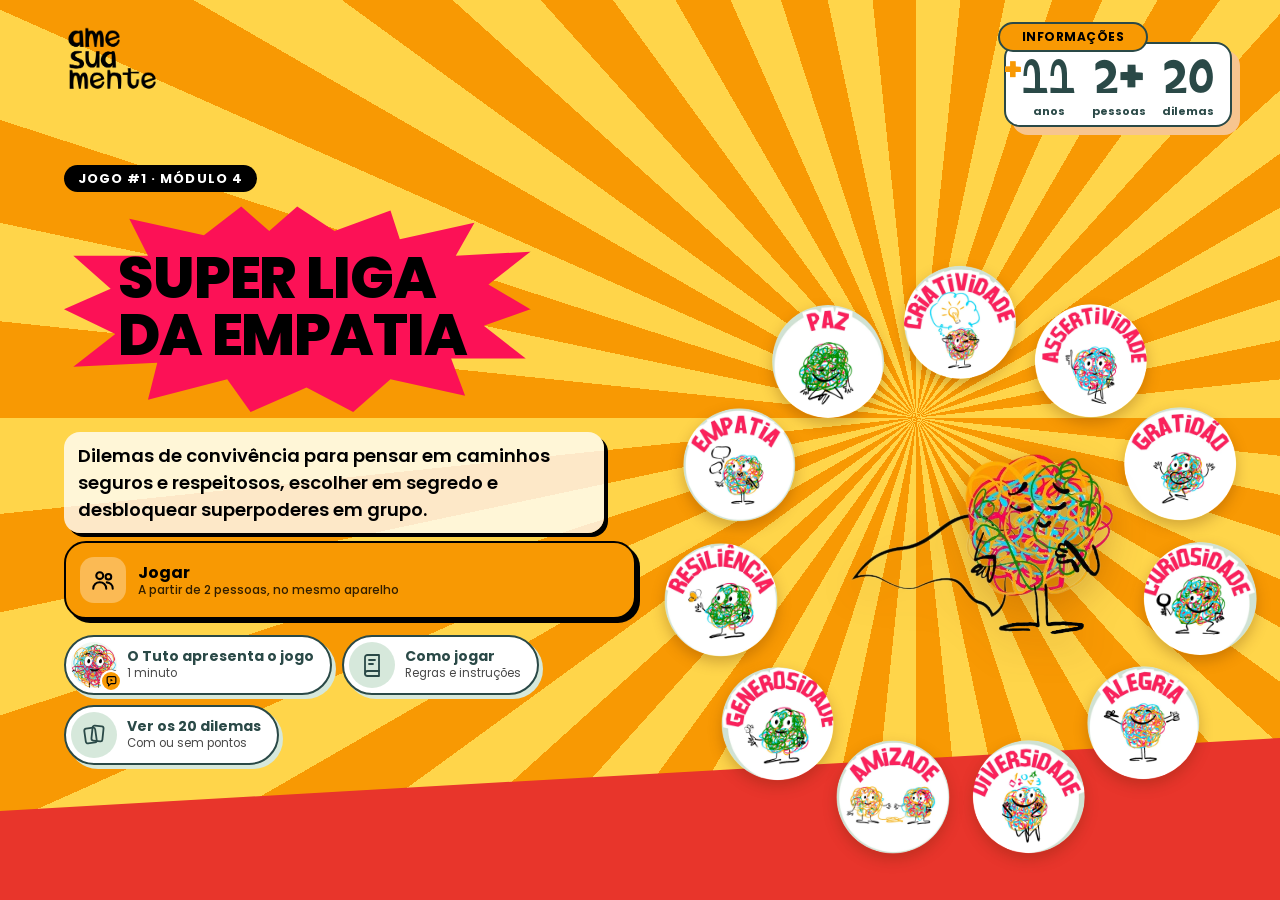
==== super-liga-da-empatia/index.html @ f1bf1cab "Super Liga da Empatia: jogo novo (versão normal) - Dilemas de convivência com 4 alternativas (0 a 3 " ====
<!doctype html>
<html lang="pt-BR">
<head>
  <meta charset="utf-8">
  <meta name="viewport" content="width=device-width, initial-scale=1, viewport-fit=cover">
  <title>Super Liga da Empatia · ame sua mente</title>
  <meta name="description" content="Jogo #1 do Módulo 4 do ame sua mente na escola: dilemas de convivência, escolhas em segredo e superpoderes desbloqueados em grupo. A partir de 2 pessoas.">
  <meta name="theme-color" content="#F89903">
  <link rel="icon" href="assets/img/logo-preto.webp">
  <link rel="preconnect" href="https://fonts.googleapis.com">
  <link rel="preconnect" href="https://fonts.gstatic.com" crossorigin>
  <link href="https://fonts.googleapis.com/css2?family=Poppins:ital,wght@0,400;0,500;0,600;0,700;0,800;1,400&display=swap" rel="stylesheet">
  <link rel="stylesheet" href="css/style.css">
</head>
<body>
  <!-- Tela inicial -->
  <section id="home" class="screen">
    <div class="raios" aria-hidden="true"></div>
    <img class="home-logo" src="assets/img/logo-preto.webp" alt="ame sua mente" width="120" height="87">
    <div class="home-inner">
      <div class="home-kicker">Jogo #1 · Módulo 4</div>
      <h1 class="explosao"><span>Super Liga</span><span>da Empatia</span></h1>
      <p class="home-lead">Dilemas de convivência para pensar em caminhos seguros e respeitosos, escolher em segredo e desbloquear superpoderes em grupo.</p>
      <div class="home-cta">
        <button class="btn btn-primary" data-action="setup">
          <span class="btn-ico"><svg viewBox="0 0 24 24"><circle cx="9" cy="8" r="3.2"/><path d="M3 20c0-3.6 2.7-6 6-6s6 2.4 6 6"/><circle cx="17" cy="9" r="2.6"/><path d="M15.5 14.2c3 .2 5.5 2.4 5.5 5.8"/></svg></span>
          <span><b>Jogar</b><small>A partir de 2 pessoas, no mesmo aparelho</small></span>
        </button>
      </div>
      <div class="home-links">
        <button class="intro-btn" data-action="intro">
          <span class="intro-av"><img src="assets/intro/avatar.webp" alt="" width="56" height="56"><i><svg viewBox="0 0 24 24"><path d="M4 5.5A2.5 2.5 0 0 1 6.5 3h11A2.5 2.5 0 0 1 20 5.5v8a2.5 2.5 0 0 1-2.5 2.5H11l-4.5 4v-4h0A2.5 2.5 0 0 1 4 13.5z"/><path d="M10.2 6.9v5.2l4.4-2.6z" fill="currentColor"/></svg></i></span>
          <span><b>O Tuto apresenta o jogo</b><small>1 minuto</small></span>
        </button>
        <button class="intro-btn" data-action="rules">
          <span class="intro-av rules-av"><svg viewBox="0 0 24 24"><path d="M5 4.5A2.5 2.5 0 0 1 7.5 2H19v16H7.5A2.5 2.5 0 0 0 5 20.5v-16Z"/><path d="M5 20.5A2.5 2.5 0 0 0 7.5 23H19v-5"/><path d="M9 7h6M9 11h4"/></svg></span>
          <span><b>Como jogar</b><small>Regras e instruções</small></span>
        </button>
        <button class="intro-btn" data-action="galeria">
          <span class="intro-av rules-av"><svg viewBox="0 0 24 24"><rect x="3" y="5" width="11" height="15" rx="2" transform="rotate(-8 8.5 12.5)"/><rect x="10" y="3" width="11" height="15" rx="2" transform="rotate(6 15.5 10.5)"/></svg></span>
          <span><b>Ver os 20 dilemas</b><small>Com ou sem pontos</small></span>
        </button>
      </div>
    </div>
    <div class="home-info" aria-label="informações">
      <div class="info-pill">Informações</div>
      <div class="info-body">
        <div class="info-age"><span class="plus">+</span>11<small>anos</small></div>
        <div class="info-age">2+<small>pessoas</small></div>
        <div class="info-age">20<small>dilemas</small></div>
      </div>
    </div>
    <div class="home-hero" aria-hidden="true">
      <div class="home-poderes" id="homePoderes"></div>
      <img class="hero-tuto" src="assets/tuto/tuto-capa.png" alt="">
    </div>
  </section>

  <!-- Jogo -->
  <section id="game" class="hidden">
    <header id="topbar">
      <button class="brand" data-action="home" aria-label="Voltar ao início">
        <img src="assets/img/logo-preto.webp" alt="ame sua mente" width="86" height="62">
      </button>
      <div class="topbar-title" id="topbarTitle"></div>
      <button class="icon-btn menu-btn" id="menuBtn" aria-label="Menu" aria-expanded="false" aria-controls="topActions" title="Menu">
        <svg viewBox="0 0 24 24"><path d="M4 7h16M4 12h16M4 17h16"/></svg>
      </button>
      <div class="topbar-actions" id="topActions">
        <button class="icon-btn" data-action="intro" aria-label="O Tuto apresenta o jogo" title="O Tuto apresenta o jogo">
          <svg viewBox="0 0 24 24"><path d="M4 5.5A2.5 2.5 0 0 1 6.5 3h11A2.5 2.5 0 0 1 20 5.5v8a2.5 2.5 0 0 1-2.5 2.5H11l-4.5 4v-4h0A2.5 2.5 0 0 1 4 13.5z"/><path d="M10.2 6.9v5.2l4.4-2.6z" fill="currentColor"/></svg>
        </button>
        <button class="icon-btn" data-action="ask-finish" aria-label="Encerrar a partida" title="Encerrar a partida">
          <svg viewBox="0 0 24 24"><path d="M15 7V4H4v16h11v-3"/><path d="M9.5 12H20"/><path d="M17 9l3 3-3 3"/></svg>
        </button>
        <button class="icon-btn" data-action="galeria" aria-label="Ver os dilemas" title="Ver os dilemas">
          <svg viewBox="0 0 24 24"><rect x="3" y="5" width="11" height="15" rx="2" transform="rotate(-8 8.5 12.5)"/><rect x="10" y="3" width="11" height="15" rx="2" transform="rotate(6 15.5 10.5)"/></svg>
        </button>
        <button class="icon-btn" data-action="rules" aria-label="Regras" title="Regras">
          <svg viewBox="0 0 24 24"><path d="M5 4.5A2.5 2.5 0 0 1 7.5 2H19v16H7.5A2.5 2.5 0 0 0 5 20.5v-16Z"/><path d="M5 20.5A2.5 2.5 0 0 0 7.5 23H19v-5"/><path d="M9 7h6M9 11h4"/></svg>
        </button>
        <button class="icon-btn" data-action="sound" aria-label="Som" id="soundBtn" title="Som">
          <svg viewBox="0 0 24 24"><path d="M4 9h4l5-4v14l-5-4H4z"/><path class="wave" d="M16.5 8.5a5 5 0 0 1 0 7M19 6a8.5 8.5 0 0 1 0 12"/><path class="mute" d="M16 9l6 6M22 9l-6 6"/></svg>
        </button>
      </div>
    </header>

    <main class="mesa">
      <div class="mesa-carta">
        <article class="carta" id="carta" aria-live="polite"></article>
        <div class="apoio" id="apoio"></div>
      </div>
      <aside class="liga" id="liga" aria-label="Liga"></aside>
    </main>

    <div class="step" id="step" role="status" aria-live="polite"></div>
  </section>

  <!-- Apresentação do Tuto (balões no estilo do guia do participante) -->
  <div id="intro" class="modal hidden" role="dialog" aria-modal="true" aria-label="O Tuto apresenta o jogo">
    <div class="intro-sheet">
      <div class="intro-bg b1" aria-hidden="true"></div><div class="intro-bg b2" aria-hidden="true"></div>
      <button class="sheet-close" data-action="close" aria-label="Fechar">×</button>
      <div class="intro-kicker">O Tuto apresenta</div>
      <div class="intro-stage">
        <div class="intro-tuto" aria-hidden="true">
          <div class="shadow"></div>
          <div class="fig" id="introFig"></div>
        </div>
        <div class="intro-bubble" id="introBubble" aria-live="polite"></div>
      </div>
      <div class="intro-bar">
        <button class="ibtn" id="introPrev" aria-label="Balão anterior"><svg viewBox="0 0 24 24"><path d="M15 6l-6 6 6 6"/></svg></button>
        <button class="ibtn play" id="introPlay" aria-label="Continuar"><svg viewBox="0 0 24 24"><path class="i-play" d="M8 5.5v13l10.5-6.5z"/><path class="i-pause" d="M8 5h3v14H8zM13 5h3v14h-3z"/><path class="i-again" d="M5 12a7 7 0 1 0 2.2-5.1M5 4.5v4h4"/></svg></button>
        <button class="ibtn" id="introNext" aria-label="Próximo balão"><svg viewBox="0 0 24 24"><path d="M9 6l6 6-6 6"/></svg></button>
        <div class="intro-segs" id="introSegs"></div>
        <button class="ibtn mute" id="introMute" aria-label="Silenciar a voz" aria-pressed="false" title="Silenciar a voz" hidden><svg viewBox="0 0 24 24"><path d="M4 9h4l5-4v14l-5-4H4z"/><path class="i-on" d="M16.5 8.5a5 5 0 0 1 0 7M19 6a8.5 8.5 0 0 1 0 12"/><path class="i-off" d="M16 9l6 6M22 9l-6 6"/></svg></button>
      </div>
      <div class="intro-end">
        <button class="pbtn" id="introAgain">Ver de novo</button>
        <button class="pbtn primary" data-action="intro-play">Vamos jogar!</button>
      </div>
    </div>
  </div>

  <!-- Configuração -->
  <div id="setup" class="modal hidden" role="dialog" aria-modal="true" aria-labelledby="setupTitle">
    <div class="sheet sheet-mid">
      <button class="sheet-close" data-action="close" aria-label="Fechar">×</button>
      <h2 id="setupTitle" class="sheet-title">Nova partida</h2>
      <p class="sheet-sub">Passem o aparelho de mão em mão. Combinem: ninguém precisa contar experiências pessoais, e qualquer pessoa pode passar, fazer uma pausa ou não justificar sua escolha.</p>
      <div class="field">
        <span>Modo de jogo</span>
        <div class="modos" id="modoSeg"></div>
      </div>
      <div class="field">
        <span>Pessoas</span>
        <div class="seg" id="playersSeg"></div>
      </div>
      <div class="field">
        <span>Nomes (só o primeiro nome, se quiserem)</span>
        <div class="names-list" id="namesList"></div>
      </div>
      <div class="field">
        <span>Quantas cartas? Para uma partida breve, de 4 a 6</span>
        <div class="seg" id="qtdSeg"></div>
      </div>
      <button class="btn btn-primary wide" data-action="start">Começar partida</button>
    </div>
  </div>

  <!-- Escolha em segredo (no mesmo aparelho) -->
  <div id="escolha" class="modal hidden" role="dialog" aria-modal="true" aria-labelledby="escolhaTitulo">
    <div class="sheet sheet-mid" id="escolhaBody"></div>
  </div>

  <!-- Superpoder desbloqueado -->
  <div id="poder" class="modal hidden" role="dialog" aria-modal="true" aria-labelledby="poderTitulo">
    <div class="sheet sheet-mid poder-sheet" id="poderBody"></div>
  </div>

  <!-- Galeria dos dilemas -->
  <div id="galeria" class="modal hidden" role="dialog" aria-modal="true" aria-labelledby="galTitulo">
    <div class="sheet sheet-wide">
      <button class="sheet-close" data-action="close" aria-label="Fechar">×</button>
      <h2 id="galTitulo" class="sheet-title">Os 20 dilemas</h2>
      <p class="sheet-sub">Cada dilema tem quatro caminhos. Na partida, os pontos só aparecem depois que todos escolhem.</p>
      <label class="toggle"><input type="checkbox" id="galPontos"> Mostrar os pontos</label>
      <div class="galeria-grid" id="galeriaGrid"></div>
    </div>
  </div>

  <!-- Regras (versão online) -->
  <div id="rules" class="modal hidden" role="dialog" aria-modal="true" aria-label="Regras">
    <div class="sheet sheet-wide">
      <button class="sheet-close" data-action="close" aria-label="Fechar">×</button>
      <div class="rules-grid">
        <article class="rule-card">
          <div class="rule-head">O jogo</div>
          <p>A <b>Super Liga da Empatia</b> convida as pessoas a refletir sobre situações de convivência, considerar diferentes caminhos e conversar sobre formas seguras de agir. Não exige experiência prévia.</p>
          <dl>
            <dt>Faixa etária</dt><dd>A partir de 11 anos.</dd>
            <dt>Participantes</dt><dd>Duas ou mais pessoas, no mesmo aparelho.</dd>
            <dt>O que tem no jogo</dt><dd>20 dilemas com quatro alternativas (A a D), uma cartela de 60 pontos e 11 superpoderes para desbloquear.</dd>
            <dt>Competências da BNCC</dt><dd>Exercitar a empatia, o diálogo, a resolução de conflitos e a cooperação, fazendo-se respeitar e promovendo o respeito ao outro e aos direitos humanos.</dd>
          </dl>
          <p class="rule-sub">Modos de jogo</p>
          <ul>
            <li><b>Cooperativo (padrão):</b> o grupo soma os pontos de cada rodada num marcador comum e desbloqueia os superpoderes para todos. A meta é chegar a 60 pontos ou completar as cartas escolhidas. Bom para turmas, grupos novos, conversas sensíveis e atividades de convivência.</li>
            <li><b>Competitivo (opcional):</b> cada pessoa registra os próprios pontos. Pode haver empate e mais de uma pessoa vencedora. Ninguém é eliminado, e ninguém comenta escolhas pessoais como prova de caráter.</li>
            <li><b>Sem pontuação (conversa):</b> só as cartas sem pontos; cada pessoa pode escolher, explicar, passar ou apenas ouvir. Bom para acolhimento, temas delicados ou pouco tempo.</li>
          </ul>
          <p class="note"><b>Importante:</b> a pontuação mede apenas as escolhas previstas nesta dinâmica. Não mede caráter, empatia real nem valor pessoal.</p>
        </article>
        <article class="rule-card">
          <div class="rule-head">Como jogar</div>
          <ol>
            <li><b>Monte a partida.</b> Toque em “Jogar”, escolha o modo, as pessoas e quantas cartas usar (de 4 a 6 para uma partida breve).</li>
            <li><b>Leia o dilema.</b> A pessoa da vez lê o dilema e as alternativas sem pontos. Também é possível que cada pessoa leia para si.</li>
            <li><b>Escolha em segredo.</b> Cada pessoa escolhe uma alternativa antes da conversa, passando o aparelho de mão em mão. Quem leu também escolhe. Dá para escolher “Prefiro passar”.</li>
            <li><b>Revelem juntos.</b> Quando todos estiverem prontos, as escolhas e os pontos de cada alternativa aparecem (de 0 a 3; algumas podem empatar).</li>
            <li><b>Conversem sem exigir consenso:</b> que consequências cada caminho pode ter? O que ajudaria a manter as pessoas seguras e respeitadas?</li>
            <li><b>Próxima carta.</b> A leitura passa para a pessoa seguinte. Se uma carta não fizer sentido para o grupo, retirem-na sem penalidade.</li>
          </ol>
          <p class="rule-sub">Superpoderes (a cada 5 pontos acumulados)</p>
          <p class="pod-tabela">5 Criatividade · 10 Assertividade · 15 Gratidão · 20 Curiosidade · 25 Alegria · 30 Diversidade · 35 Amizade · 40 Generosidade · 45 Resiliência · 50 Empatia · 55 Paz · <b>60 Liga completa</b></p>
          <p class="note"><b>No cooperativo</b>, os pontos do grupo desbloqueiam os poderes para todos; <b>no competitivo</b>, cada pessoa desbloqueia os seus. Ao fim, reconheçam empate quando houver.</p>
          <p class="note aviso-regras"><b>Cuidado:</b> em situações de violência, racismo, ameaça, sofrimento intenso ou risco, priorizem o apoio de uma pessoa adulta ou profissional de confiança e os canais de proteção adequados. O jogo não substitui atendimento ou proteção. Disque 100 · CVV 188 · SAMU 192.</p>
          <a class="help-link" href="https://www.amesuamente.org.br/precisa-de-ajuda-em-saude-mental/" target="_blank" rel="noopener">Precisa de ajuda em saúde mental?</a>
        </article>
      </div>
    </div>
  </div>

  <!-- Fim de partida -->
  <div id="end" class="modal hidden" role="dialog" aria-modal="true" aria-labelledby="endTitle">
    <div class="sheet sheet-mid end-sheet" id="endBody"></div>
  </div>

  <!-- Confirmação -->
  <div id="confirm" class="modal hidden" role="dialog" aria-modal="true" aria-labelledby="confirmTitle">
    <div class="sheet">
      <h2 id="confirmTitle" class="sheet-title">Sair da partida?</h2>
      <p class="sheet-sub" id="confirmSub"></p>
      <div class="row-btns">
        <button class="btn btn-soft" data-action="close">Ficar</button>
        <button class="btn btn-primary btn-pill" id="confirmOk" data-action="go-home">Sair</button>
      </div>
    </div>
  </div>

  <div id="toast" class="toast" role="status" aria-live="polite"></div>
  <canvas id="confetti" aria-hidden="true"></canvas>

  <script>
  /* celular em pé: os ícones da barra viram um menu (3 barras) com o nome de cada ação (como no Tuto e a jornada) */
  (function () {
    var tb = document.getElementById("topbar"), m = document.getElementById("topActions");
    var b = document.getElementById("menuBtn");
    if (!b || !m) return;
    var ultimo = 0;
    function fechar() { document.body.classList.remove("menu-aberto"); if (b) b.setAttribute("aria-expanded", "false"); }
    function alternar() { var a = document.body.classList.toggle("menu-aberto"); b.setAttribute("aria-expanded", String(a)); }
    function ligar() {
      b.addEventListener("pointerup", function (e) { if (e.pointerType === "mouse") return; ultimo = Date.now(); e.stopPropagation(); alternar(); });
      b.addEventListener("click", function (e) { e.stopPropagation(); if (Date.now() - ultimo < 700) return; alternar(); });
    }
    ligar();
    document.addEventListener("click", function (e) {
      if (b.contains(e.target)) return;
      if (!m.contains(e.target)) fechar(); else if (e.target.closest(".icon-btn")) setTimeout(fechar, 0);
    });
    function renovar() {
      var aberto = document.body.classList.contains("menu-aberto");
      var novo = b.cloneNode(true);
      b.parentNode.replaceChild(novo, b);
      b = novo; ligar();
      b.setAttribute("aria-expanded", String(aberto));
      if (tb) { tb.style.transform = "translateZ(0)"; void tb.offsetHeight; setTimeout(function () { tb.style.transform = ""; }, 60); }
    }
    var larg = window.innerWidth;
    function compacto() {
      var c = window.innerWidth <= 640 && window.innerHeight > window.innerWidth;
      document.body.classList.toggle("menu-compacto", c);
      if (!c) fechar();
    }
    function girou() {
      var mudou = window.innerWidth !== larg;
      if (mudou) { larg = window.innerWidth; fechar(); }
      compacto();
      if (mudou) renovar();
    }
    compacto();
    window.addEventListener("resize", girou);
    window.addEventListener("orientationchange", function () { setTimeout(girou, 120); setTimeout(girou, 600); setTimeout(renovar, 700); });
    if (window.matchMedia) { var mq = window.matchMedia("(orientation: portrait)"); (mq.addEventListener ? mq.addEventListener("change", function () { setTimeout(girou, 100); }) : mq.addListener(function () { setTimeout(girou, 100); })); }
  })();
  </script>
  <script type="module" src="js/main.js"></script>
</body>
</html>
---- super-liga-da-empatia/css/style.css ----
/* ==========================================================
   Super Liga da Empatia — ame sua mente
   Tokens: design system ame sua mente (out/2026), vertente educadores
   ========================================================== */
@font-face {
  font-family: 'ASM Display';
  src: url('../assets/fonts/asm-display.otf') format('opentype');
  font-display: swap;
}

:root {
  /* marca */
  --laranja: #EF680E;
  --lilas: #AF6CAC;
  --verde-reb: #D6E8DB;
  --offwhite: #F4EFEA;
  --verde-fundo: #F0F7F1;
  --lilas-claro: #E3C5EA;
  --amarelo: #F89903;
  --amarelo-reb: #F7C58F;   /* rebaixado: só detalhes */
  --rosa: #F673CB;
  --verde-escuro: #2A4947;
  --preto: #000;
  --branco: #fff;
  --accent: var(--amarelo);  /* vertente educadores */
  --capa: url('../assets/img/capa-dilema.png'); /* verso das cartas-dilema */

  /* interface */
  --ink: #000;
  --ink-2: rgba(0, 0, 0, .72);
  --line: rgba(0, 0, 0, .14);
  --line-strong: rgba(0, 0, 0, .55);
  --ok: #1E6B3A; --ok-bg: #DDF1E4;
  --warn: #7A4A00; --warn-bg: #FBE9C8;
  --bad: #8A1F11; --bad-bg: #F9DAD5;
  --shadow-sm: 0 1px 2px rgba(42, 73, 71, .1), 0 1px 3px rgba(42, 73, 71, .12);
  --shadow: 0 4px 12px rgba(42, 73, 71, .10), 0 2px 4px rgba(42, 73, 71, .06);
  --shadow-lg: 0 18px 44px rgba(42, 73, 71, .18), 0 4px 10px rgba(42, 73, 71, .08);

  --r-sm: 10px; --r-md: 16px; --r-lg: 24px; --r-xl: 32px;
  --ease: cubic-bezier(.2, .8, .2, 1);
  --ease-back: cubic-bezier(.34, 1.4, .5, 1);
  --font: 'Poppins', system-ui, -apple-system, 'Segoe UI', sans-serif;
  --font-display: 'ASM Display', 'Poppins', sans-serif;
}

* , *::before, *::after { box-sizing: border-box; }
html, body { margin: 0; height: 100%; }
body {
  font-family: var(--font);
  color: var(--ink);
  background: var(--offwhite);
  -webkit-font-smoothing: antialiased;
  -webkit-tap-highlight-color: transparent;
  touch-action: manipulation;
  line-height: 1.5;
}
button { font: inherit; color: inherit; cursor: pointer; border: 0; background: none; padding: 0; }
button:disabled { cursor: default; }
img { user-select: none; -webkit-user-drag: none; }
h1, h2, h3 { letter-spacing: -.02em; line-height: 1.12; text-wrap: balance; }
.hidden { display: none !important; }
.sr { position: absolute; width: 1px; height: 1px; overflow: hidden; clip: rect(0 0 0 0); white-space: nowrap; }
:focus-visible { outline: 3px solid var(--verde-escuro); outline-offset: 3px; box-shadow: 0 0 0 6px var(--branco); border-radius: 12px; }

/* ==========================================================
   Botões (cápsula, texto preto sobre cor viva)
   ========================================================== */
.btn {
  display: inline-flex; align-items: center; gap: 12px; text-align: left;
  padding: 14px 22px 14px 14px; border-radius: 22px; color: var(--preto);
  transition: transform .25s var(--ease-back), box-shadow .25s, background .2s, opacity .2s;
}
.btn:hover:not(:disabled) { transform: translateY(-2px); }
.btn:active:not(:disabled) { transform: translateY(1px) scale(.98); }
.btn b { display: block; font-size: 17px; line-height: 1.2; font-weight: 700; }
.btn small { display: block; font-size: 12.5px; opacity: .8; font-weight: 500; }
.btn-ico { width: 46px; height: 46px; border-radius: 14px; display: grid; place-items: center; flex: none; }
.btn svg { fill: none; stroke: currentColor; stroke-width: 1.9; stroke-linecap: round; stroke-linejoin: round; }
.btn-ico svg { width: 26px; height: 26px; }
.btn-primary { background: var(--amarelo); box-shadow: 0 10px 26px rgba(200, 120, 0, .28); }
.btn-primary .btn-ico { background: rgba(255, 255, 255, .32); }
.btn-light { background: var(--branco); color: var(--verde-escuro); box-shadow: 0 10px 26px rgba(42, 73, 71, .14); }
.btn-light .btn-ico { background: var(--verde-reb); }
.btn-soft { background: var(--verde-reb); color: var(--verde-escuro); }
.btn-dark { background: var(--verde-escuro); color: var(--branco); }
.btn-outline { background: transparent; box-shadow: inset 0 0 0 1.5px var(--line-strong); }
.btn-pill { border-radius: 999px; padding: 13px 26px; font-weight: 600; font-size: 16px; justify-content: center; }
.btn-pill svg { width: 20px; height: 20px; }
.btn.wide { width: 100%; justify-content: center; padding: 16px; font-weight: 700; font-size: 17px; border-radius: 999px; }
.btn:disabled { opacity: .45; box-shadow: none; }
.link-btn { margin-top: 18px; align-self: flex-start; color: var(--verde-escuro); font-weight: 600; text-decoration: underline; text-underline-offset: 4px; font-size: 14px; }
.row-btns { display: flex; gap: 10px; justify-content: flex-end; flex-wrap: wrap; }
.row-btns .btn { border-radius: 999px; padding: 12px 24px; font-weight: 600; }

/* ==========================================================
   Tela inicial
   ========================================================== */
.screen { position: fixed; inset: 0; overflow: hidden; }
#home { background: var(--offwhite); color: var(--verde-escuro); transition: opacity .5s var(--ease), transform .7s var(--ease); }
#home.leaving { opacity: 0; transform: scale(1.03); pointer-events: none; }
.btn-continue {
  margin-top: 14px; align-self: flex-start; background: var(--verde-escuro); color: var(--branco);
  padding: 12px 24px; border-radius: 999px;
}
.btn-continue b { font-size: 15px; }
.btn-continue small { opacity: .85; }
.home-info { position: absolute; z-index: 2; right: clamp(20px, 30vw, 520px); top: 34px; }
.info-pill {
  position: relative; z-index: 1; display: inline-block; background: var(--amarelo); color: var(--preto);
  font-weight: 700; font-size: 12px; padding: 4px 22px; border-radius: 99px; text-transform: uppercase; letter-spacing: .04em;
  border: 2px solid var(--verde-escuro); margin-left: -6px;
}
.info-body {
  margin-top: -10px; display: flex; gap: 18px; align-items: flex-end;
  border: 2px solid var(--verde-escuro); border-radius: 16px; padding: 16px 16px 8px;
  background: var(--branco); box-shadow: 8px 8px 0 var(--amarelo-reb);
}
.info-age { font-family: var(--font-display); font-size: 48px; line-height: .9; color: var(--verde-escuro); display: flex; flex-direction: column; align-items: center; position: relative; }
.info-age .plus { position: absolute; left: -18px; top: -2px; color: var(--amarelo); font-size: 34px; }
.info-age small, .info-players small { font-family: var(--font); font-size: 11px; font-weight: 700; color: var(--verde-escuro); margin-top: 4px; }
.info-players { display: flex; flex-direction: column; align-items: center; }
.info-players svg { width: 46px; fill: var(--verde-escuro); }

/* ==========================================================
   Jogo
   ========================================================== */
#game { min-height: 100%; display: flex; flex-direction: column; background: var(--offwhite); }
#topbar {
  position: sticky; top: 0; z-index: 30;
  display: flex; align-items: center; gap: 14px;
  padding: max(10px, env(safe-area-inset-top)) 16px 10px;
  background: var(--offwhite);
  border-bottom: 4px solid var(--amarelo);
}
.brand img { width: 104px; height: auto; display: block; }
.topbar-title { flex: 1; text-align: center; color: var(--verde-escuro); font-weight: 700; font-size: 15px; }
.topbar-title small { display: block; font-weight: 500; font-size: 12.5px; color: var(--ink-2); }
.topbar-actions { display: flex; gap: 8px; }
.icon-btn {
  width: 42px; height: 42px; border-radius: 50%;
  display: grid; place-items: center;
  background: var(--branco); color: var(--verde-escuro);
  box-shadow: var(--shadow);
  transition: background .2s, transform .2s var(--ease-back);
}
.icon-btn:hover { background: var(--verde-fundo); transform: scale(1.06); }
.icon-btn svg { width: 21px; height: 21px; fill: none; stroke: currentColor; stroke-width: 1.8; stroke-linecap: round; stroke-linejoin: round; }
#soundBtn .mute { display: none; }
#soundBtn.off .mute { display: block; }
#soundBtn.off .wave { display: none; }
@keyframes pop { from { transform: scale(.7); } }
@keyframes nudge { 0%, 100% { transform: translateY(0); } 50% { transform: translateY(-4px); } }
.avatar { display: block; width: 40px; height: 40px; border-radius: 50%; background: var(--verde-fundo); overflow: hidden; flex: none; }
.avatar img { width: 100%; height: 100%; object-fit: cover; display: block; }
.pname { flex: 1; min-width: 0; font-weight: 600; font-size: 14.5px; line-height: 1.2; overflow: hidden; text-overflow: ellipsis; }
.pname small { display: block; font-weight: 500; font-size: 11.5px; color: var(--ink-2); }

/* painel de etapa (rodapé flutuante) */
.step {
  position: fixed; left: 50%; bottom: max(16px, env(safe-area-inset-bottom)); z-index: 25;
  transform: translateX(-50%);
  width: min(calc(100% - 32px), 760px);
  background: var(--branco); border-radius: var(--r-lg); box-shadow: var(--shadow-lg);
  padding: 14px 18px; display: flex; align-items: center; gap: 14px;
}
.step:empty { display: none; }
.step .avatar { width: 52px; height: 52px; }
.step-txt { flex: 1; min-width: 0; }
.step-txt b { display: block; font-size: 16px; color: var(--verde-escuro); }
.step-txt span { font-size: 14px; color: var(--ink-2); }
.step-dots { display: flex; gap: 6px; margin-top: 6px; }
.step-dots i { width: 22px; height: 6px; border-radius: 99px; background: var(--verde-reb); }
.step-dots i.on { background: var(--amarelo); }
.step-dots i.done { background: var(--verde-escuro); }
.step .btn { flex: none; }

/* ==========================================================
   Carta-dilema aberta
   ========================================================== */
.modal {
  position: fixed; inset: 0; z-index: 50;
  display: grid; place-items: center; padding: 16px;
  background: rgba(42, 73, 71, .55);
  backdrop-filter: blur(6px); -webkit-backdrop-filter: blur(6px);
  animation: fadeIn .25s ease;
  overflow-y: auto;
}
@keyframes fadeIn { from { opacity: 0; } }

/* ==========================================================
   Modais
   ========================================================== */
.sheet {
  position: relative; width: min(100%, 480px); max-height: calc(100dvh - 32px); overflow: auto;
  background: var(--branco); border-radius: 26px; padding: 28px 24px 24px;
  box-shadow: 0 30px 80px rgba(20, 30, 30, .35);
  animation: sheetIn .45s var(--ease-back);
}
.sheet-mid { width: min(100%, 620px); }
.sheet-wide { width: min(100%, 1060px); }
@keyframes sheetIn { from { transform: translateY(24px) scale(.96); opacity: 0; } }
.sheet-close {
  position: absolute; right: 14px; top: 12px; width: 38px; height: 38px; border-radius: 50%;
  font-size: 26px; line-height: 1; color: var(--verde-escuro); background: var(--verde-reb);
}
.sheet-title { margin: 0 0 6px; font-size: 26px; color: var(--verde-escuro); padding-right: 40px; }
.sheet-sub { margin: 0 0 18px; color: var(--ink-2); font-size: 14.5px; line-height: 1.5; }
.field { display: block; margin: 0 0 16px; }
.field > span { display: block; font-size: 13px; font-weight: 600; color: var(--verde-escuro); margin-bottom: 7px; }
.seg { display: flex; gap: 6px; flex-wrap: wrap; }
.seg button {
  flex: 1; min-width: 44px; padding: 10px 8px; border-radius: 999px; font-weight: 600;
  background: var(--verde-fundo); color: var(--verde-escuro);
  transition: background .2s, color .2s, transform .2s var(--ease-back);
}
.seg button.on { background: var(--amarelo); color: var(--preto); transform: translateY(-1px); }
.seg button small { display: block; font-weight: 500; font-size: 11px; opacity: .8; }
.names-list { display: grid; grid-template-columns: repeat(2, minmax(0, 1fr)); gap: 8px; }
.name-row { min-width: 0; display: flex; align-items: center; gap: 8px; background: var(--verde-fundo); border-radius: 999px; padding: 4px 12px 4px 4px; }
.name-row .avatar { width: 34px; height: 34px; background: var(--branco); }
.name-row input {
  flex: 1; min-width: 0; width: 100%; font: inherit; font-size: 15px; border: 0; background: transparent; padding: 6px 0; color: var(--preto);
}
.name-row input:focus { outline: none; }
.name-row:focus-within { box-shadow: 0 0 0 2px var(--verde-escuro); }
.vote-count { font-size: 13px; font-weight: 600; color: var(--ink-2); }
.vote-foot { display: flex; align-items: center; justify-content: space-between; gap: 12px; margin-top: 18px; flex-wrap: wrap; }

/* regras */
.rules-grid { display: grid; grid-template-columns: repeat(2, 1fr); gap: 18px; padding-top: 34px; }
.rule-card { background: var(--branco); border-radius: 18px; border: 2px solid var(--verde-reb); padding: 0 18px 18px; font-size: 13.5px; line-height: 1.55; }
.rule-head {
  display: inline-block; background: var(--amarelo); color: var(--preto); font-weight: 700; font-size: 15px;
  padding: 6px 18px; border-radius: 0 0 14px 14px; margin-bottom: 10px;
}
.rule-card dt { font-weight: 600; text-transform: uppercase; letter-spacing: .06em; font-size: 11.5px; color: var(--verde-escuro); margin-top: 8px; }
.rule-card dd { margin: 0; }
.rule-card ol { padding-left: 18px; margin: 0; }
.rule-card li { margin-bottom: 6px; }
.rule-card .note { background: var(--verde-fundo); border-radius: 12px; padding: 10px 12px; font-size: 12.5px; }
.help-link { display: inline-block; margin-top: 6px; color: var(--verde-escuro); font-weight: 600; }

/* fim */
.end-sheet { text-align: center; }
.end-sheet .sheet-title { padding: 0; }
.end-sheet .row-btns { justify-content: center; }

.toast {
  position: fixed; left: 50%; top: 84px; z-index: 80; transform: translate(-50%, -10px);
  background: var(--verde-escuro); color: var(--branco); font-weight: 600; font-size: 14px;
  padding: 10px 18px; border-radius: 999px; opacity: 0; pointer-events: none;
  transition: opacity .25s, transform .3s var(--ease-back);
}
.toast.show { opacity: 1; transform: translate(-50%, 0); }
#confetti { position: fixed; inset: 0; z-index: 90; pointer-events: none; width: 100%; height: 100%; }
@media (max-width: 1000px) {
  .home-info { right: 20px; top: 26px; }
  .rules-grid { grid-template-columns: 1fr; }
}
@media (max-width: 760px) {
  .step { padding: 12px; gap: 10px; flex-wrap: wrap; }
  .step .avatar { width: 40px; height: 40px; }
  .step-txt b { font-size: 15px; }
  .step-txt span { display: none; }
  .step .btn { width: 100%; }
  .brand img { width: 84px; }
  .topbar-title { font-size: 13px; }
  .icon-btn { width: 38px; height: 38px; }
  .names-list { grid-template-columns: 1fr; }
}
@media (max-width: 640px) {
  .home-info { transform: scale(.78); transform-origin: top right; }
}
@media (prefers-reduced-motion: reduce) {
  *, *::before, *::after { animation-duration: .01ms !important; animation-iteration-count: 1 !important; transition-duration: .01ms !important; }
}
@media (min-width: 761px) and (max-height: 760px) {
  .btn-continue { margin-top: 10px; }
  .link-btn { margin-top: 10px; }
}

/* ==========================================================
   Celular: carta aberta e revelação cabem na tela, sem rolar
   ========================================================== */
@media (max-width: 760px) {
  .modal { padding: 12px; }
  .sheet { padding: 22px 16px 16px; border-radius: 22px; }
  .sheet-title { font-size: 22px; }
  .sheet-sub { font-size: 13.5px; margin-bottom: 12px; }
  .vote-foot { flex-wrap: nowrap; margin-top: 12px; gap: 8px; }
  .vote-foot .btn { flex: 1; padding: 12px 10px; font-size: 14.5px; }
  .vote-foot .vote-count { flex: none; }
  .vote-foot > span:empty { display: none; }
}

/* ==========================================================
   Entre Caminhos: Decisões em Perspectiva — peças novas
   ========================================================== */
/* botões simples (apresentação do Tuto) */
.pbtn { display: inline-flex; align-items: center; justify-content: center; padding: 12px 22px; border-radius: 999px; font-weight: 600; background: var(--verde-reb); color: var(--verde-escuro); transition: transform .2s var(--ease-back); }
.pbtn:hover { transform: translateY(-2px); }
.pbtn.primary { background: var(--amarelo); color: var(--preto); box-shadow: 0 8px 20px rgba(200, 120, 0, .28); }
@keyframes bump { 40% { transform: scale(1.35); } }

/* regras */
.rule-sub { font-weight: 600; text-transform: uppercase; font-size: 11.5px; letter-spacing: .06em; color: var(--verde-escuro); margin: 12px 0 4px !important; }
.rule-card ul { padding-left: 18px; margin: 0; }
.rule-card ul li { margin-bottom: 6px; }
.rule-card .note { margin: 10px 0 0; }

/* confirmação e rodapé dos marcadores no celular */
@media (max-width: 760px) {
  .vote-foot { flex-wrap: wrap; }
  .vote-foot .btn { flex: 1 1 100%; }
}

/* ==========================================================
   Apresentação do Tuto (balão no estilo do guia do participante)
   ========================================================== */
.intro-btn { display: flex; align-items: center; gap: 10px; text-align: left; padding: 5px 16px 5px 5px; border-radius: 99px; background: #fff; border: 2px solid var(--verde-escuro); box-shadow: 4px 4px 0 var(--verde-reb); transition: transform .2s var(--ease), box-shadow .2s var(--ease); }
.intro-btn:hover { transform: translate(-1px, -2px); box-shadow: 5px 6px 0 var(--verde-reb); }
.intro-btn b { display: block; font-size: 14px; color: var(--verde-escuro); line-height: 1.2; }
.intro-btn small { display: block; font-size: 11.5px; color: var(--ink-2); }
.intro-av { position: relative; flex: none; width: 46px; height: 46px; border-radius: 50%; background: var(--verde-fundo); }
.intro-av img { width: 100%; height: 100%; border-radius: 50%; object-fit: cover; }
.intro-av i { position: absolute; right: -5px; bottom: -4px; width: 22px; height: 22px; border-radius: 50%; display: grid; place-items: center; background: var(--amarelo); color: var(--preto); border: 2px solid #fff; }
.rules-av { display: grid; place-items: center; background: var(--verde-reb); color: var(--verde-escuro); }
.rules-av svg { width: 24px; height: 24px; fill: none; stroke: currentColor; stroke-width: 1.8; stroke-linecap: round; stroke-linejoin: round; }
.intro-av i svg { width: 13px; height: 13px; fill: none; stroke: currentColor; stroke-width: 2.2; stroke-linejoin: round; }
.intro-av i svg path:last-child { stroke: none; }
.icon-btn svg path[fill="currentColor"] { stroke: none; }

.intro-sheet {
  position: relative; overflow: hidden; width: min(100%, 940px); max-height: calc(100dvh - 32px);
  background: var(--verde-fundo); border-radius: 26px; padding: 22px 26px 20px;
  box-shadow: 0 30px 80px rgba(20, 30, 30, .35); animation: sheetIn .45s var(--ease-back);
  display: flex; flex-direction: column;
}
.intro-bg { position: absolute; z-index: 0; pointer-events: none; }
.intro-bg.b1 { left: -8%; bottom: -22%; width: 62%; height: 58%; background: var(--verde-reb); clip-path: polygon(0 18%, 100% 0, 92% 100%, 0 100%); }
.intro-bg.b2 { right: -6%; top: -30%; width: 40%; height: 50%; background: #fff; opacity: .6; clip-path: polygon(8% 0, 100% 12%, 100% 100%, 0 80%); }
.intro-sheet > * { position: relative; z-index: 1; }
.intro-sheet .sheet-close { position: absolute; z-index: 3; float: none; margin: 0; right: 14px; top: 12px; }
.intro-kicker { align-self: flex-start; font-size: 12px; font-weight: 700; text-transform: uppercase; letter-spacing: .06em; color: var(--preto); background: var(--amarelo); padding: 4px 14px; border-radius: 99px; }
.intro-stage { flex: 1; min-height: 0; display: grid; grid-template-columns: minmax(200px, 40%) 1fr; align-items: end; gap: 0 10px; margin-top: 6px; }
.intro-tuto { position: relative; width: 100%; aspect-ratio: 632 / 523; cursor: pointer; align-self: end; }
.intro-tuto .shadow { position: absolute; left: 22%; right: 30%; bottom: 0; height: 5%; background: rgba(42, 73, 71, .16); border-radius: 50%; animation: introSh 3.2s ease-in-out infinite; }
.intro-tuto .fig { position: absolute; inset: 0; transform-origin: 40% 100%; animation: introBob 3.2s ease-in-out infinite; }
#intro.playing .intro-tuto .fig { animation-duration: 2.2s; }
.intro-tuto .lay { position: absolute; inset: 0; width: 100%; height: 100%; }
@keyframes introBob { 0%, 100% { transform: translateY(0) rotate(-1.2deg); } 50% { transform: translateY(-7px) rotate(1.2deg); } }
@keyframes introSh { 0%, 100% { transform: scaleX(1); opacity: 1; } 50% { transform: scaleX(.86); opacity: .65; } }

.intro-bubble {
  position: relative; align-self: center; margin: 20px 8px 40px 18px; min-height: 7.5em;
  background: #fff; border: 3px solid var(--verde-escuro); border-radius: 24px; padding: 18px 22px;
  font-size: 18px; line-height: 1.55; font-weight: 500; color: var(--preto);
  box-shadow: 6px 6px 0 var(--verde-reb); transform-origin: 0% 80%;
}
.intro-bubble::after {
  content: ""; position: absolute; left: -16px; bottom: 34px; width: 26px; height: 26px; background: #fff;
  border-left: 3px solid var(--verde-escuro); border-bottom: 3px solid var(--verde-escuro);
  transform: rotate(45deg) skew(8deg, 8deg);
}
.intro-bubble.pop { animation: introPop .45s cubic-bezier(.2, 1.6, .4, 1); }
.intro-bubble .w { display: inline-block; opacity: 0; transform: translateY(5px); transition: opacity .25s ease, transform .3s var(--ease); }
.intro-bubble .w.on { opacity: 1; transform: none; }
@keyframes introPop { 0% { transform: scale(.88); opacity: .4; } 100% { transform: scale(1); opacity: 1; } }

.intro-bar { display: flex; align-items: center; gap: 8px; margin-top: 10px; background: #fff; border-radius: 99px; padding: 6px 16px 6px 6px; box-shadow: 0 8px 22px rgba(42, 73, 71, .12); }
.ibtn { flex: none; width: 40px; height: 40px; border-radius: 50%; display: grid; place-items: center; color: var(--verde-escuro); background: var(--verde-fundo); transition: transform .15s var(--ease); }
.ibtn:hover { transform: scale(1.07); }
.ibtn svg { width: 20px; height: 20px; fill: none; stroke: currentColor; stroke-width: 2.2; stroke-linecap: round; stroke-linejoin: round; }
.ibtn.play { width: 48px; height: 48px; background: var(--amarelo); color: var(--preto); }
.ibtn.play svg path { fill: currentColor; stroke: none; }
.ibtn.play svg .i-again { fill: none; stroke: currentColor; }
.ibtn.play .i-pause, .ibtn.play .i-again { display: none; }
#intro.playing .ibtn.play .i-play { display: none; }
#intro.playing .ibtn.play .i-pause { display: inline; }
#intro.ended .ibtn.play .i-play { display: none; }
#intro.ended .ibtn.play .i-again { display: inline; }
.intro-segs { flex: 1; display: flex; gap: 6px; margin-left: 8px; }
.iseg { flex: 1; height: 26px; display: grid; align-items: center; }
.iseg::before { content: ""; grid-area: 1 / 1; height: 8px; border-radius: 99px; background: #E3E7E2; }
.iseg i { grid-area: 1 / 1; height: 8px; width: 0; border-radius: 99px; background: var(--amarelo); }
.iseg.cur::before { background: var(--verde-reb); }
.intro-end { display: none; justify-content: center; gap: 10px; margin-top: 12px; }
#intro.ended .intro-end { display: flex; animation: fadeIn .4s ease; }
.ibtn.mute { margin-left: 4px; background: transparent; }
.ibtn[hidden] { display: none; }
.ibtn.mute .i-off { display: none; }
.ibtn.mute[aria-pressed="true"] { color: #b3402d; background: #fdecea; }
.ibtn.mute[aria-pressed="true"] .i-on { display: none; }
.ibtn.mute[aria-pressed="true"] .i-off { display: inline; }

@media (max-width: 760px), (orientation: portrait) {
  .intro-sheet { padding: 18px 16px 16px; }
  .intro-stage { grid-template-columns: 1fr; grid-template-rows: auto auto; align-items: start; }
  .intro-bubble { order: -1; margin: 12px 4px 18px; font-size: 16px; padding: 14px 16px; min-height: 0; box-shadow: 4px 4px 0 var(--verde-reb); transform-origin: 30% 100%; }
  .intro-bubble::after { left: 30%; bottom: -16px; transform: rotate(-45deg) skew(8deg, 8deg); }
  .intro-tuto { width: min(78%, 330px); justify-self: start; }
  .intro-bar { padding-right: 12px; }
  .ibtn { width: 36px; height: 36px; }
  .ibtn.play { width: 44px; height: 44px; }
}
@media (prefers-reduced-motion: reduce) { .intro-tuto .fig, .intro-tuto .shadow { animation: none; } }

/* ==========================================================
   Celular em pé: ícones da barra do topo viram um menu (3 barras) com texto.
   O modo é marcado por JavaScript (body.menu-compacto): o Safari do iPhone às vezes não reavalia a media query de
   orientação depois de girar a tela, e o menu ficava no estado errado.
   ========================================================== */
.menu-btn { display: none; }
body.menu-compacto .menu-btn { display: grid; margin-left: auto; }
body.menu-compacto .topbar-actions {
  display: none; position: absolute; top: calc(100% + 6px); right: 12px; z-index: 60;
  flex-direction: column; align-items: stretch; gap: 2px; padding: 8px; min-width: 230px;
  background: #fff; border-radius: 24px; box-shadow: 0 12px 32px rgba(42, 73, 71, .22), 0 4px 8px rgba(42, 73, 71, .08);
}
body.menu-compacto.menu-aberto .topbar-actions { display: flex; }
body.menu-compacto .topbar-actions .icon-btn {
  width: auto; height: auto; border-radius: 16px; box-shadow: none; background: transparent;
  display: flex; align-items: center; justify-content: flex-start; gap: 12px; padding: 10px 12px;
}
body.menu-compacto .topbar-actions .icon-btn:hover { transform: none; background: var(--verde-fundo); }
body.menu-compacto .topbar-actions .icon-btn svg { width: 22px; height: 22px; flex: none; }
body.menu-compacto .topbar-actions .icon-btn::after { content: attr(aria-label); font-weight: 600; font-size: 15px; line-height: 1.2; font-family: inherit; color: var(--verde-escuro); text-align: left; }
body.menu-compacto #soundBtn.off::after { content: "Som desligado"; }

/* ==========================================================
   Super Liga da Empatia — peças próprias (estilo HQ do material impresso)
   Texto preto sobre amarelo, laranja e rosa; branco só sobre verde escuro.
   ========================================================== */
:root { --rosa-hq: #FC1156; --vermelho-hq: #E8352B; --amarelo-hq: #FFC20E; }

/* botões simples (apresentação do Tuto) */
.pbtn { display: inline-flex; align-items: center; justify-content: center; padding: 12px 22px; border-radius: 999px; font-weight: 600; background: var(--verde-reb); color: var(--verde-escuro); }
.pbtn.primary { background: var(--amarelo); color: var(--preto); }

/* ---------- tela inicial ---------- */
#home { background: var(--amarelo-hq); }
.raios {
  position: absolute; inset: -40%; z-index: 0;
  background: repeating-conic-gradient(from 0deg at 62% 48%, #FFD54A 0deg 6deg, #F89903 6deg 12deg);
  animation: girarRaios 80s linear infinite;
}
@keyframes girarRaios { to { transform: rotate(360deg); } }
#home::after { content: ""; position: absolute; inset: auto 0 0 0; height: 18%; background: var(--vermelho-hq); clip-path: polygon(0 45%, 100% 0, 100% 100%, 0 100%); z-index: 1; }
.home-logo { position: absolute; z-index: 4; top: 24px; left: clamp(20px, 5vw, 64px); width: 96px; height: auto; }
.home-inner {
  position: relative; z-index: 3; height: 100%; display: flex; flex-direction: column; justify-content: safe center;
  padding: 120px clamp(20px, 5vw, 64px) 90px; max-width: 700px;
}
.home-kicker { align-self: flex-start; font-size: 13px; font-weight: 700; letter-spacing: .08em; text-transform: uppercase; background: var(--preto); color: var(--branco); padding: 4px 14px; border-radius: 999px; }
/* título dentro de uma "explosão" rosa, como na capa do material */
.explosao {
  position: relative; margin: 14px 0 6px; align-self: flex-start; padding: 44px 64px 48px 54px;
  font-weight: 800; font-size: clamp(30px, min(5vw, 7vh), 58px); line-height: .98; letter-spacing: -.02em; color: var(--preto); text-transform: uppercase;
}
.explosao::before {
  content: ""; position: absolute; inset: 0; z-index: -1; background: var(--rosa-hq);
  clip-path: polygon(50% 0, 58% 12%, 70% 2%, 72% 16%, 88% 8%, 84% 24%, 100% 22%, 91% 38%, 100% 50%, 90% 58%, 99% 74%, 83% 74%, 86% 92%, 70% 84%, 62% 100%, 52% 88%, 40% 100%, 35% 84%, 18% 94%, 20% 76%, 2% 78%, 11% 62%, 0 50%, 10% 40%, 2% 24%, 18% 24%, 14% 6%, 30% 14%, 38% 0, 44% 12%);
  filter: drop-shadow(6px 6px 0 var(--preto));
}
.explosao span { display: block; position: relative; }
.home-lead { margin: 14px 0 8px; font-size: clamp(15px, 1.5vw, 18px); font-weight: 600; color: var(--preto); max-width: 30em; background: rgba(255, 255, 255, .78); padding: 10px 14px; border-radius: 16px; box-shadow: 4px 4px 0 var(--preto); }
.home-seguro { margin: 8px 0 18px; max-width: 34em; font-size: 13px; font-weight: 500; color: var(--preto); }
.home-cta { display: flex; gap: 12px; flex-wrap: wrap; max-width: 620px; }
.home-cta .btn { flex: 1 1 0; min-width: 0; border: 2px solid var(--preto); box-shadow: 4px 4px 0 var(--preto); }
.home-cta .btn b { font-size: 16px; }
.home-cta .btn small { font-size: 12px; line-height: 1.3; }
.home-links { display: flex; gap: 10px; flex-wrap: wrap; margin-top: 16px; }
.home-info { position: absolute; z-index: 4; right: clamp(16px, 4vw, 48px); top: 22px; }
.info-body { gap: 16px; }
.info-age .plus.mais { position: static; font-size: 30px; margin-left: 2px; }
.info-body .info-age { flex-direction: column; }
.home-hero { position: absolute; z-index: 2; right: clamp(0px, 3vw, 60px); bottom: 6%; width: min(44vw, 64vh); aspect-ratio: 1; pointer-events: none; }
.hero-tuto { position: absolute; left: 22%; top: 24%; width: 56%; height: auto; animation: voar 4s ease-in-out infinite; filter: drop-shadow(0 14px 18px rgba(80, 30, 0, .3)); }
@keyframes voar { 50% { transform: translateY(-14px) rotate(-2deg); } }
.home-poderes { position: absolute; inset: 0; }
.home-poderes img { position: absolute; width: 20%; left: calc(50% - 10%); top: calc(50% - 10%); border-radius: 50%; box-shadow: 0 6px 14px rgba(80, 30, 0, .25);
  transform: rotate(calc(var(--i) * 32.7deg)) translateY(-215%) rotate(calc(var(--i) * -32.7deg)); }

/* ---------- mesa ---------- */
#game { background: var(--offwhite) radial-gradient(rgba(252, 17, 86, .09) 1.2px, transparent 1.3px) 0 0 / 14px 14px; }
#topbar { background: var(--offwhite); border-bottom: 4px solid var(--rosa-hq); }
.brand img { width: 74px; }
.mesa {
  display: grid; grid-template-columns: minmax(0, 1fr) 320px; gap: 22px; align-items: start;
  padding: 22px clamp(14px, 3vw, 36px) 200px; max-width: 1240px; width: 100%; margin: 0 auto;
}
.mesa > * { min-width: 0; }
.mesa-carta { display: grid; gap: 14px; }

/* a carta: branca com faixa rosa, como as cartas-dilema do material */
.carta {
  position: relative; background: var(--branco); border: 3px solid var(--preto); border-radius: 24px; padding: 0 22px 22px;
  box-shadow: 8px 8px 0 var(--rosa-hq); overflow: hidden;
}
.carta-cab { display: flex; align-items: baseline; gap: 12px; flex-wrap: wrap; margin: 0 -22px 14px; padding: 12px 22px; background: var(--rosa-hq); color: var(--preto); border-bottom: 3px solid var(--preto); }
.carta-n { font-weight: 800; font-size: 13px; letter-spacing: .08em; text-transform: uppercase; }
.carta-n b { font-family: var(--font-display); font-weight: 400; font-size: 28px; letter-spacing: 0; line-height: 1; vertical-align: -3px; }
.carta-tema { font-weight: 700; font-size: 14px; letter-spacing: .02em; }
.carta-dilema { margin: 0 0 16px; font-size: clamp(18px, 2vw, 23px); font-weight: 700; line-height: 1.3; padding-right: 96px; text-wrap: pretty; }
.carta-tuto { position: absolute; right: 8px; top: 52px; width: 104px; height: auto; pointer-events: none; }
.alts { list-style: none; margin: 0; padding: 0; display: grid; gap: 8px; }
.alt { display: grid; grid-template-columns: 36px minmax(0, 1fr) auto; align-items: center; gap: 12px; padding: 10px 12px; border-radius: 16px; background: var(--verde-fundo); }
.alt.rev { grid-template-columns: 36px minmax(0, 1fr) auto auto; }
.alt-l { width: 36px; height: 36px; border-radius: 50%; display: grid; place-items: center; font-weight: 800; background: var(--amarelo); color: var(--preto); border: 2px solid var(--preto); }
.alt-t { font-size: 15px; line-height: 1.4; }
.alt-p { display: grid; place-items: center; min-width: 54px; padding: 4px 8px; border-radius: 12px; background: var(--verde-escuro); color: var(--branco); font-family: var(--font-display); font-size: 24px; line-height: 1; animation: pop .45s var(--ease-back) both; }
.alt-p small { font-family: var(--font); font-size: 10px; letter-spacing: .04em; }
.alt-quem { display: flex; align-items: center; gap: 2px; font-size: 12.5px; color: var(--ink-2); white-space: nowrap; }
.alt-quem b { color: var(--preto); font-size: 15px; margin-right: 2px; }
@keyframes pop { from { transform: scale(.6); opacity: 0; } }
.carta.mini { box-shadow: 5px 5px 0 var(--rosa-hq); border-radius: 18px; padding: 0 14px 14px; }
.carta.mini .carta-cab { margin: 0 -14px 10px; padding: 8px 14px; }
.carta.mini .carta-n b { font-size: 20px; }
.carta.mini .carta-dilema { font-size: 15px; padding-right: 0; margin-bottom: 10px; }
.carta.mini .alt { padding: 6px 8px; gap: 8px; grid-template-columns: 28px minmax(0, 1fr) auto; }
.carta.mini .alt-l { width: 28px; height: 28px; font-size: 13px; }
.carta.mini .alt-t { font-size: 13px; }
.carta.mini .alt-p { min-width: 42px; font-size: 18px; }

/* conversa e aviso */
.apoio { display: grid; gap: 12px; }
.apoio:empty { display: none; }
.conversa, .aviso { background: var(--branco); border-radius: 20px; padding: 14px 18px; box-shadow: var(--shadow); }
.conversa > b, .aviso > b { display: block; font-size: 12px; font-weight: 700; letter-spacing: .08em; text-transform: uppercase; color: var(--verde-escuro); }
.conversa p, .aviso p { margin: 6px 0 0; font-size: 15px; }
.conversa .lembrete, .conversa .passaram { font-size: 13px; color: var(--ink-2); }
.conversa details { margin-top: 8px; font-size: 13.5px; }
.conversa summary { cursor: pointer; font-weight: 600; color: var(--verde-escuro); }
.aviso { background: var(--verde-escuro); color: var(--branco); }
.aviso > b { color: var(--amarelo); }
.aviso .contatos { font-weight: 700; }

/* avatares: círculo com a inicial */
.av { --av: var(--amarelo); width: 38px; height: 38px; flex: none; border-radius: 50%; display: inline-grid; place-items: center; background: var(--av); color: var(--branco); font-weight: 700; font-size: 16px; line-height: 1; box-shadow: inset 0 -3px 0 rgba(0, 0, 0, .16), 0 0 0 2px var(--branco); }
.av.mini { width: 24px; height: 24px; font-size: 11px; }
.av.grande { width: 48px; height: 48px; font-size: 20px; }
.av.enorme { width: 92px; height: 92px; font-size: 40px; margin: 0 auto 10px; display: grid; }

/* painel da liga */
.liga { background: var(--branco); border-radius: 24px; padding: 16px; box-shadow: var(--shadow); display: grid; gap: 10px; border: 3px solid var(--preto); }
.liga h3 { margin: 4px 0 0; font-size: 12px; font-weight: 700; letter-spacing: .08em; text-transform: uppercase; color: var(--ink-2); }
.liga .nota { margin: 0; font-size: 12.5px; color: var(--ink-2); }
.meta { display: flex; align-items: baseline; gap: 8px; }
.meta b { font-family: var(--font-display); font-weight: 400; font-size: 52px; line-height: 1; color: var(--verde-escuro); }
.meta span { font-size: 13px; font-weight: 600; color: var(--ink-2); }
.meta.bump b { animation: bump .6s var(--ease-back); }
@keyframes bump { 40% { transform: scale(1.3); } }
.barra { height: 12px; border-radius: 99px; background: var(--verde-reb); overflow: hidden; }
.barra i { display: block; height: 100%; border-radius: 99px; background: var(--rosa-hq); transition: width .6s var(--ease); }
.cartela { display: grid; grid-template-columns: repeat(10, 1fr); gap: 3px; }
.cartela i { aspect-ratio: 1; border-radius: 4px; background: var(--verde-fundo); box-shadow: inset 0 0 0 1px rgba(0, 0, 0, .1); }
.cartela i.marco { box-shadow: inset 0 0 0 2px var(--rosa-hq); }
.cartela i.on { background: var(--amarelo); }
.cartela i.fim { background: var(--preto); }
.cartela i.fim.on { background: var(--rosa-hq); }
.poderes { list-style: none; margin: 0; padding: 0; display: grid; grid-template-columns: repeat(4, 1fr); gap: 6px; }
.poderes li { position: relative; text-align: center; }
.poderes img { width: 100%; aspect-ratio: 1; border-radius: 50%; filter: grayscale(1) opacity(.35); transition: filter .5s; }
.poderes li.on img { filter: none; animation: pop .6s var(--ease-back); }
.poderes small { position: absolute; right: -2px; bottom: -2px; background: var(--preto); color: var(--branco); font-size: 10px; font-weight: 700; border-radius: 99px; padding: 1px 5px; }
.poderes li.on small { background: var(--rosa-hq); color: var(--preto); }
.poderes.peq { grid-template-columns: repeat(auto-fit, minmax(60px, 1fr)); margin: 10px 0; }
.jogs { list-style: none; margin: 0; padding: 0; display: grid; gap: 6px; }
.jogs li { display: flex; align-items: center; gap: 10px; padding: 5px 10px 5px 5px; border-radius: 14px; }
.jogs li.vez { background: var(--amarelo); }
.pnome { flex: 1; min-width: 0; font-weight: 600; font-size: 14px; line-height: 1.2; overflow: hidden; text-overflow: ellipsis; }
.pnome small { display: block; font-weight: 500; font-size: 11.5px; color: var(--ink-2); }
.jogs li.vez .pnome small { color: var(--preto); }
.ppts { font-family: var(--font-display); font-size: 26px; line-height: 1; color: var(--verde-escuro); min-width: 30px; text-align: right; }
.pod-jog { list-style: none; margin: 0; padding: 0; display: grid; gap: 6px; }
.pod-jog li { display: flex; align-items: center; gap: 8px; }
.pod-jog img { width: 26px; height: 26px; border-radius: 50%; margin-right: -6px; box-shadow: 0 0 0 2px var(--branco); }
.pod-jog small { color: var(--ink-2); }

/* rodapé com os botões da etapa */
.step-btns { display: flex; gap: 8px; flex-wrap: wrap; justify-content: flex-end; }
.step .av { box-shadow: 0 0 0 3px var(--amarelo); }

/* escolha em segredo */
.handoff { text-align: center; }
.handoff small { display: block; font-size: 12px; font-weight: 600; letter-spacing: .08em; text-transform: uppercase; color: var(--ink-2); margin-bottom: 4px; }
.handoff .sheet-title { padding: 0; }
.vote-dots { display: flex; justify-content: center; gap: 6px; margin: 14px 0; }
.vote-dots i { width: 26px; height: 6px; border-radius: 99px; background: var(--verde-reb); }
.vote-dots i.on { background: var(--amarelo); }
.vote-dots i.done { background: var(--verde-escuro); }
.row-btns.centro { justify-content: center; }
.esc-lista { display: grid; gap: 8px; }
.esc-op { display: grid; grid-template-columns: 36px 1fr; align-items: center; gap: 12px; text-align: left; padding: 10px 14px 10px 10px; border-radius: 16px; background: var(--verde-fundo); font-size: 15px; line-height: 1.4; box-shadow: inset 0 0 0 2px transparent; transition: background .2s, box-shadow .2s; }
.esc-op.on { background: #fff4e0; box-shadow: inset 0 0 0 2px var(--amarelo); }
.esc-op.passo .alt-l { background: var(--branco); }

/* superpoder desbloqueado */
.poder-sheet { text-align: center; }
.poder-sheet .sheet-title { padding: 0; }
.pod-novos { display: flex; flex-wrap: wrap; justify-content: center; gap: 16px; margin: 6px 0 18px; }
.pod-novos figure { margin: 0; width: 150px; }
.pod-novos img { width: 100%; border-radius: 50%; animation: giroPoder .9s var(--ease-back); box-shadow: 0 0 0 6px var(--amarelo), 0 12px 26px rgba(0, 0, 0, .2); }
.pod-novos figcaption { margin-top: 10px; display: grid; }
.pod-novos b { font-size: 17px; }
.pod-novos small { color: var(--ink-2); }
@keyframes giroPoder { from { transform: scale(.3) rotate(-200deg); opacity: 0; } }

/* configuração: modos */
.modos { display: grid; grid-template-columns: repeat(3, minmax(0, 1fr)); gap: 8px; }
.modo { display: grid; gap: 2px; text-align: left; padding: 10px 12px; border-radius: 16px; background: var(--verde-fundo); box-shadow: inset 0 0 0 2px transparent; }
.modo b { font-size: 14.5px; }
.modo small { font-size: 11px; font-weight: 700; letter-spacing: .06em; text-transform: uppercase; color: var(--ink-2); }
.modo span { font-size: 12px; line-height: 1.35; color: var(--ink-2); }
.modo.on { background: #fff4e0; box-shadow: inset 0 0 0 2px var(--amarelo); }
.name-row .av { width: 34px; height: 34px; font-size: 14px; }

/* galeria e fim */
.toggle { display: inline-flex; align-items: center; gap: 8px; font-weight: 600; font-size: 14px; margin-bottom: 14px; cursor: pointer; }
.toggle input { width: 18px; height: 18px; accent-color: var(--verde-escuro); }
.galeria-grid { display: grid; grid-template-columns: repeat(auto-fill, minmax(280px, 1fr)); gap: 16px; }
.end-sheet { text-align: center; }
.end-sheet .sheet-title { padding: 0; }
.end-tuto { width: 170px; height: auto; display: block; margin: -6px auto 4px; }
.end-nota { font-size: 12.5px; color: var(--ink-2); margin: 0 0 14px; }
.podium { list-style: none; margin: 14px 0; padding: 0; display: grid; gap: 6px; text-align: left; }
.podium li { display: flex; align-items: center; gap: 10px; background: var(--verde-fundo); border-radius: 14px; padding: 6px 12px 6px 6px; }
.podium li.win { background: var(--amarelo); }

/* regras */
.rule-sub { font-weight: 600; text-transform: uppercase; font-size: 11.5px; letter-spacing: .06em; color: var(--verde-escuro); margin: 12px 0 4px !important; }
.rule-card ul { padding-left: 18px; margin: 0; }
.rule-card ul li { margin-bottom: 6px; }
.rule-card .note { margin: 10px 0 0; }
.pod-tabela { margin: 0; font-size: 13px; }

/* ---------- responsivo ---------- */
@media (max-width: 1000px) {
  .mesa { grid-template-columns: minmax(0, 1fr); }
  .poderes { grid-template-columns: repeat(6, 1fr); }
  .home-hero { width: min(52vw, 46vh); opacity: .95; }
}
@media (max-width: 760px) {
  .mesa { padding: 12px 12px 190px; gap: 14px; }
  .carta { padding: 0 14px 14px; border-radius: 20px; box-shadow: 5px 5px 0 var(--rosa-hq); }
  .carta-cab { margin: 0 -14px 10px; padding: 10px 14px; }
  .carta-dilema { font-size: 17px; padding-right: 0; }
  .carta-tuto { display: none; }
  .alt { grid-template-columns: 30px minmax(0, 1fr) auto; gap: 8px; padding: 8px 10px; }
  .alt.rev { grid-template-columns: 30px minmax(0, 1fr) auto; }
  .alt.rev .alt-quem { grid-column: 2 / -1; }
  .alt-l { width: 30px; height: 30px; font-size: 14px; }
  .alt-t { font-size: 14px; }
  .alt-p { min-width: 46px; font-size: 20px; }
  .liga { padding: 12px; gap: 8px; }
  .meta b { font-size: 40px; }
  .modos { grid-template-columns: 1fr; }
  .step { flex-wrap: wrap; }
  .step-btns { width: 100%; }
  .step-btns .btn { flex: 1 1 auto; }
}
@media (max-width: 640px) {
  .home-inner { justify-content: flex-start; padding: 104px 18px 90px; }
  .home-logo { width: 74px; top: 20px; left: 18px; }
  .home-info { transform: scale(.74); transform-origin: top right; right: 10px; top: 14px; }
  .explosao { padding: 32px 44px 36px 36px; font-size: 30px; }
  .home-cta { flex-direction: column; }
  .home-cta .btn { flex: none; }
  .home-hero { width: 62vw; right: -8vw; bottom: 2%; opacity: .9; }
  .home-poderes { display: none; }
}
@media (max-height: 760px) and (min-width: 641px) {
  .home-inner { padding-top: 100px; padding-bottom: 70px; }
  .home-lead { font-size: 15px; }
  .explosao { padding: 34px 54px 38px 44px; }
}
@media (prefers-reduced-motion: reduce) { .raios, .hero-tuto { animation: none; } }

/* telas baixas (celular em pé, ou janela pequena): a capa fica compacta para caber toda, sem rolagem */
@media (max-width: 640px), (max-height: 860px) {
  #home { overflow: hidden; }
  .home-inner { justify-content: flex-start; padding-top: 96px; padding-bottom: 40px; }
  .explosao { font-size: 26px; padding: 22px 34px 24px 30px; margin: 10px 0 4px; }
  .home-kicker { font-size: 11px; padding: 3px 11px; }
  .home-lead { font-size: 14px; margin: 10px 0 14px; padding: 8px 12px; line-height: 1.4; }
  .home-cta { gap: 8px; }
  .home-cta .btn { padding: 9px 14px 9px 9px; }
  .home-cta .btn-ico { width: 36px; height: 36px; }
  .home-cta .btn b { font-size: 14px; }
  .home-cta .btn small { font-size: 11px; }
  .home-links { margin-top: 12px; gap: 8px; }
  .home-links .intro-btn { padding: 4px 12px 4px 4px; }
  .home-links .intro-av { width: 36px; height: 36px; }
  .home-links .intro-btn b { font-size: 13px; }
  .home-links .intro-btn small { font-size: 11px; }
  .home-logo { width: 64px; top: 16px; }
  .home-info { transform: scale(.72); transform-origin: top right; top: 10px; right: 8px; }
}

/* botão X (fechar) das janelas sempre visível: acompanha a rolagem da janela (antes rolava junto com o conteúdo e sumia).
   Mesma posição de antes: 12px do topo e 14px da direita; as margens negativas mantêm o conteúdo no mesmo lugar. */
.sheet > .sheet-close { position: sticky; right: auto; top: -16px; z-index: 6; float: right; margin: -16px -10px -22px 0; }

@media (max-height: 700px) {
  .home-lead { display: none; }
  .explosao { font-size: 22px; padding: 16px 28px 18px 24px; }
  .home-links { margin-top: 8px; }
}
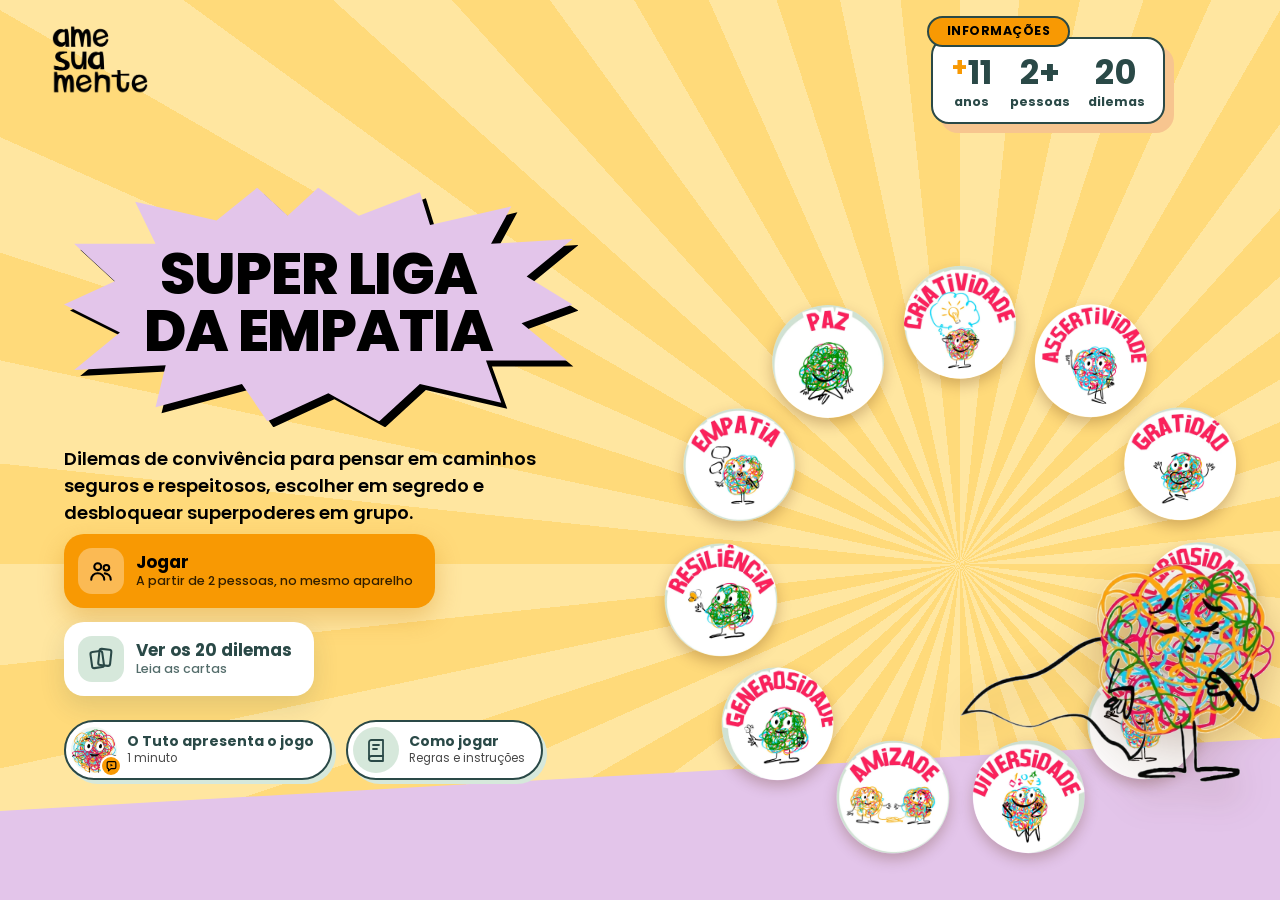
==== commit 897b1c14: "Super Liga: mesmo visual da versão sala (tabuleiro grande, avatares, narração do Tuto) - Tabuleiro d" ====
--- a/super-liga-da-empatia/index.html
+++ b/super-liga-da-empatia/index.html
@@ -11,6 +11,7 @@
   <link rel="preconnect" href="https://fonts.gstatic.com" crossorigin>
   <link href="https://fonts.googleapis.com/css2?family=Poppins:ital,wght@0,400;0,500;0,600;0,700;0,800;1,400&display=swap" rel="stylesheet">
   <link rel="stylesheet" href="css/style.css">
+  <link rel="stylesheet" href="css/mesa.css">
 </head>
 <body>
   <!-- Tela inicial -->
@@ -18,7 +19,6 @@
     <div class="raios" aria-hidden="true"></div>
     <img class="home-logo" src="assets/img/logo-preto.webp" alt="ame sua mente" width="120" height="87">
     <div class="home-inner">
-      <div class="home-kicker">Jogo #1 · Módulo 4</div>
       <h1 class="explosao"><span>Super Liga</span><span>da Empatia</span></h1>
       <p class="home-lead">Dilemas de convivência para pensar em caminhos seguros e respeitosos, escolher em segredo e desbloquear superpoderes em grupo.</p>
       <div class="home-cta">
@@ -26,6 +26,10 @@
           <span class="btn-ico"><svg viewBox="0 0 24 24"><circle cx="9" cy="8" r="3.2"/><path d="M3 20c0-3.6 2.7-6 6-6s6 2.4 6 6"/><circle cx="17" cy="9" r="2.6"/><path d="M15.5 14.2c3 .2 5.5 2.4 5.5 5.8"/></svg></span>
           <span><b>Jogar</b><small>A partir de 2 pessoas, no mesmo aparelho</small></span>
         </button>
+        <button class="btn btn-light" data-action="galeria">
+          <span class="btn-ico"><svg viewBox="0 0 24 24"><rect x="3" y="5" width="11" height="15" rx="2" transform="rotate(-8 8.5 12.5)"/><rect x="10" y="3" width="11" height="15" rx="2" transform="rotate(6 15.5 10.5)"/></svg></span>
+          <span><b>Ver os 20 dilemas</b><small>Leia as cartas</small></span>
+        </button>
       </div>
       <div class="home-links">
         <button class="intro-btn" data-action="intro">
@@ -36,18 +40,14 @@
           <span class="intro-av rules-av"><svg viewBox="0 0 24 24"><path d="M5 4.5A2.5 2.5 0 0 1 7.5 2H19v16H7.5A2.5 2.5 0 0 0 5 20.5v-16Z"/><path d="M5 20.5A2.5 2.5 0 0 0 7.5 23H19v-5"/><path d="M9 7h6M9 11h4"/></svg></span>
           <span><b>Como jogar</b><small>Regras e instruções</small></span>
         </button>
-        <button class="intro-btn" data-action="galeria">
-          <span class="intro-av rules-av"><svg viewBox="0 0 24 24"><rect x="3" y="5" width="11" height="15" rx="2" transform="rotate(-8 8.5 12.5)"/><rect x="10" y="3" width="11" height="15" rx="2" transform="rotate(6 15.5 10.5)"/></svg></span>
-          <span><b>Ver os 20 dilemas</b><small>Com ou sem pontos</small></span>
-        </button>
       </div>
     </div>
     <div class="home-info" aria-label="informações">
       <div class="info-pill">Informações</div>
       <div class="info-body">
-        <div class="info-age"><span class="plus">+</span>11<small>anos</small></div>
-        <div class="info-age">2+<small>pessoas</small></div>
-        <div class="info-age">20<small>dilemas</small></div>
+        <div class="info-item"><b><span class="plus">+</span>11</b><small>anos</small></div>
+        <div class="info-item"><b>2+</b><small>pessoas</small></div>
+        <div class="info-item"><b>20</b><small>dilemas</small></div>
       </div>
     </div>
     <div class="home-hero" aria-hidden="true">
@@ -85,14 +85,22 @@
       </div>
     </header>
 
-    <main class="mesa">
-      <div class="mesa-carta">
-        <article class="carta" id="carta" aria-live="polite"></article>
+    <main class="mesa" id="mesa">
+      <button class="monte" id="monte" type="button" aria-label="Monte de cartas: tocar para puxar uma carta">
+        <span class="pilha"></span><b>Cartas</b><small id="monteN"></small>
+      </button>
+      <section class="tabuleiro" id="liga" aria-label="Tabuleiro da liga">
+        <div class="cab" id="ligaCab"></div>
+        <div class="grade" id="grade"></div>
+      </section>
+      <div class="lidas" id="lidas" aria-label="Cartas lidas">
+        <span class="pilha"></span><b>Lidas</b><small id="lidasN"></small>
+      </div>
+      <div class="palco" id="palco">
+        <div class="mesa-carta"><article class="carta" id="carta" aria-live="polite"></article></div>
         <div class="apoio" id="apoio"></div>
       </div>
-      <aside class="liga" id="liga" aria-label="Liga"></aside>
     </main>
-
     <div class="step" id="step" role="status" aria-live="polite"></div>
   </section>
 
@@ -188,7 +196,6 @@
           <ul>
             <li><b>Cooperativo (padrão):</b> o grupo soma os pontos de cada rodada num marcador comum e desbloqueia os superpoderes para todos. A meta é chegar a 60 pontos ou completar as cartas escolhidas. Bom para turmas, grupos novos, conversas sensíveis e atividades de convivência.</li>
             <li><b>Competitivo (opcional):</b> cada pessoa registra os próprios pontos. Pode haver empate e mais de uma pessoa vencedora. Ninguém é eliminado, e ninguém comenta escolhas pessoais como prova de caráter.</li>
-            <li><b>Sem pontuação (conversa):</b> só as cartas sem pontos; cada pessoa pode escolher, explicar, passar ou apenas ouvir. Bom para acolhimento, temas delicados ou pouco tempo.</li>
           </ul>
           <p class="note"><b>Importante:</b> a pontuação mede apenas as escolhas previstas nesta dinâmica. Não mede caráter, empatia real nem valor pessoal.</p>
         </article>
--- a/super-liga-da-empatia/css/style.css
+++ b/super-liga-da-empatia/css/style.css
@@ -270,7 +270,7 @@
   .names-list { grid-template-columns: 1fr; }
 }
 @media (max-width: 640px) {
-  .home-info { transform: scale(.78); transform-origin: top right; }
+  .home-info { }
 }
 @media (prefers-reduced-motion: reduce) {
   *, *::before, *::after { animation-duration: .01ms !important; animation-iteration-count: 1 !important; transition-duration: .01ms !important; }
@@ -390,7 +390,7 @@
 .ibtn.mute { margin-left: 4px; background: transparent; }
 .ibtn[hidden] { display: none; }
 .ibtn.mute .i-off { display: none; }
-.ibtn.mute[aria-pressed="true"] { color: #b3402d; background: #fdecea; }
+.ibtn.mute[aria-pressed="true"] { color: var(--verde-escuro); background: var(--lilas-claro); }
 .ibtn.mute[aria-pressed="true"] .i-on { display: none; }
 .ibtn.mute[aria-pressed="true"] .i-off { display: inline; }
 
@@ -432,22 +432,21 @@
    Super Liga da Empatia — peças próprias (estilo HQ do material impresso)
    Texto preto sobre amarelo, laranja e rosa; branco só sobre verde escuro.
    ========================================================== */
-:root { --rosa-hq: #FC1156; --vermelho-hq: #E8352B; --amarelo-hq: #FFC20E; }
+:root { --rosa-hq: #E3C5EA; --vermelho-hq: #E3C5EA; --amarelo-hq: #FFC20E; }   /* lilás da marca (explosões) e verde escuro (faixa de baixo), no lugar do rosa/vermelho do material impresso */
 
 /* botões simples (apresentação do Tuto) */
 .pbtn { display: inline-flex; align-items: center; justify-content: center; padding: 12px 22px; border-radius: 999px; font-weight: 600; background: var(--verde-reb); color: var(--verde-escuro); }
 .pbtn.primary { background: var(--amarelo); color: var(--preto); }
 
 /* ---------- tela inicial ---------- */
-#home { background: var(--amarelo-hq); }
+#home { background: var(--amarelo-hq); --hs: min(44vw, 64vh); --hr: clamp(0px, 3vw, 60px); --hb: 6%; }
 .raios {
-  position: absolute; inset: -40%; z-index: 0;
-  background: repeating-conic-gradient(from 0deg at 62% 48%, #FFD54A 0deg 6deg, #F89903 6deg 12deg);
-  animation: girarRaios 80s linear infinite;
-}
-@keyframes girarRaios { to { transform: rotate(360deg); } }
+  position: absolute; inset: 0; z-index: 0;
+  /* padrão ESTÁTICO e de baixo contraste: o fundo girando (e as listras fortes) podia causar vertigem e incomodar quem tem sensibilidade visual */
+  background: repeating-conic-gradient(from 0deg at calc(100% - var(--hr) - var(--hs) / 2) calc(100% - var(--hb) - var(--hs) / 2), #FFE6A0 0deg 6deg, #FFDA7A 6deg 12deg);
+}
 #home::after { content: ""; position: absolute; inset: auto 0 0 0; height: 18%; background: var(--vermelho-hq); clip-path: polygon(0 45%, 100% 0, 100% 100%, 0 100%); z-index: 1; }
-.home-logo { position: absolute; z-index: 4; top: 24px; left: clamp(20px, 5vw, 64px); width: 96px; height: auto; }
+.home-logo { position: absolute; z-index: 4; top: 22px; left: clamp(16px, 4vw, 48px); width: 104px; height: auto; }   /* mesmo tamanho da logo do "cuidar da mente" */
 .home-inner {
   position: relative; z-index: 3; height: 100%; display: flex; flex-direction: column; justify-content: safe center;
   padding: 120px clamp(20px, 5vw, 64px) 90px; max-width: 700px;
@@ -455,36 +454,45 @@
 .home-kicker { align-self: flex-start; font-size: 13px; font-weight: 700; letter-spacing: .08em; text-transform: uppercase; background: var(--preto); color: var(--branco); padding: 4px 14px; border-radius: 999px; }
 /* título dentro de uma "explosão" rosa, como na capa do material */
 .explosao {
-  position: relative; margin: 14px 0 6px; align-self: flex-start; padding: 44px 64px 48px 54px;
+  position: relative; isolation: isolate; filter: drop-shadow(6px 6px 0 var(--preto)); margin: 38px 0 10px; align-self: flex-start; padding: 58px 80px 62px; text-align: center;
   font-weight: 800; font-size: clamp(30px, min(5vw, 7vh), 58px); line-height: .98; letter-spacing: -.02em; color: var(--preto); text-transform: uppercase;
 }
 .explosao::before {
   content: ""; position: absolute; inset: 0; z-index: -1; background: var(--rosa-hq);
   clip-path: polygon(50% 0, 58% 12%, 70% 2%, 72% 16%, 88% 8%, 84% 24%, 100% 22%, 91% 38%, 100% 50%, 90% 58%, 99% 74%, 83% 74%, 86% 92%, 70% 84%, 62% 100%, 52% 88%, 40% 100%, 35% 84%, 18% 94%, 20% 76%, 2% 78%, 11% 62%, 0 50%, 10% 40%, 2% 24%, 18% 24%, 14% 6%, 30% 14%, 38% 0, 44% 12%);
-  filter: drop-shadow(6px 6px 0 var(--preto));
 }
 .explosao span { display: block; position: relative; }
-.home-lead { margin: 14px 0 8px; font-size: clamp(15px, 1.5vw, 18px); font-weight: 600; color: var(--preto); max-width: 30em; background: rgba(255, 255, 255, .78); padding: 10px 14px; border-radius: 16px; box-shadow: 4px 4px 0 var(--preto); }
+.home-lead { margin: 14px 0 8px; font-size: clamp(15px, 1.5vw, 18px); font-weight: 600; color: var(--preto); max-width: 30em; }
 .home-seguro { margin: 8px 0 18px; max-width: 34em; font-size: 13px; font-weight: 500; color: var(--preto); }
-.home-cta { display: flex; gap: 12px; flex-wrap: wrap; max-width: 620px; }
-.home-cta .btn { flex: 1 1 0; min-width: 0; border: 2px solid var(--preto); box-shadow: 4px 4px 0 var(--preto); }
-.home-cta .btn b { font-size: 16px; }
-.home-cta .btn small { font-size: 12px; line-height: 1.3; }
+.home-cta { display: flex; gap: 14px; flex-wrap: wrap; max-width: 640px; }
+.home-cta .btn { flex: none; }
 .home-links { display: flex; gap: 10px; flex-wrap: wrap; margin-top: 16px; }
 .home-info { position: absolute; z-index: 4; right: clamp(16px, 4vw, 48px); top: 22px; }
 .info-body { gap: 16px; }
 .info-age .plus.mais { position: static; font-size: 30px; margin-left: 2px; }
 .info-body .info-age { flex-direction: column; }
-.home-hero { position: absolute; z-index: 2; right: clamp(0px, 3vw, 60px); bottom: 6%; width: min(44vw, 64vh); aspect-ratio: 1; pointer-events: none; }
-.hero-tuto { position: absolute; left: 22%; top: 24%; width: 56%; height: auto; animation: voar 4s ease-in-out infinite; filter: drop-shadow(0 14px 18px rgba(80, 30, 0, .3)); }
-@keyframes voar { 50% { transform: translateY(-14px) rotate(-2deg); } }
+.home-hero { position: absolute; z-index: 2; right: var(--hr); bottom: var(--hb); width: var(--hs); aspect-ratio: 1; pointer-events: none; }
+.hero-tuto { position: absolute; left: 50%; top: 50%; width: 56%; height: auto; animation: voar 4s ease-in-out infinite; filter: drop-shadow(0 14px 18px rgba(80, 30, 0, .3)); }
+@keyframes voar { 0%, 100% { transform: translate(-50%, -50%); } 50% { transform: translate(-50%, calc(-50% - 14px)) rotate(-2deg); } }
 .home-poderes { position: absolute; inset: 0; }
 .home-poderes img { position: absolute; width: 20%; left: calc(50% - 10%); top: calc(50% - 10%); border-radius: 50%; box-shadow: 0 6px 14px rgba(80, 30, 0, .25);
   transform: rotate(calc(var(--i) * 32.7deg)) translateY(-215%) rotate(calc(var(--i) * -32.7deg)); }
 
+/* botões, links e quadro de informações no formato do "cuidar da mente" (fundo e título continuam os da Super Liga) */
+.home-cta .btn { border: 0; box-shadow: 0 10px 26px rgba(42, 73, 71, .14); padding: 14px 22px 14px 14px; border-radius: 20px; text-align: left; }
+.home-cta .btn-primary { color: var(--preto); box-shadow: 0 10px 26px rgba(200, 120, 0, .32); }
+.home-cta .btn:hover:not(:disabled) { transform: translateY(-3px); }
+.home-links { margin-top: 24px; gap: 14px; }
+.home-info { right: clamp(40px, 9vw, 150px); top: 16px; }
+.info-pill { font-size: 12.5px; padding: 4px 18px; margin-left: -4px; border-width: 2px; }
+.info-body { margin-top: -10px; display: flex; gap: 18px; align-items: stretch; padding: 16px 18px 10px; border-width: 2px; border-radius: 18px; box-shadow: 9px 9px 0 var(--amarelo-reb); }
+.info-item { text-align: center; }
+.info-item b { display: block; font-size: 34px; font-weight: 700; line-height: 1; color: var(--verde-escuro); }
+.info-item .plus { color: var(--amarelo); font-size: 26px; vertical-align: top; }
+.info-item small { font-size: 12.5px; margin-top: 4px; display: block; font-weight: 700; color: var(--verde-escuro); }
 /* ---------- mesa ---------- */
-#game { background: var(--offwhite) radial-gradient(rgba(252, 17, 86, .09) 1.2px, transparent 1.3px) 0 0 / 14px 14px; }
-#topbar { background: var(--offwhite); border-bottom: 4px solid var(--rosa-hq); }
+#game { background: var(--offwhite) radial-gradient(rgba(248, 153, 3, .13) 1.2px, transparent 1.3px) 0 0 / 14px 14px; }
+#topbar { background: var(--offwhite); border-bottom: 4px solid var(--amarelo); }
 .brand img { width: 74px; }
 .mesa {
   display: grid; grid-template-columns: minmax(0, 1fr) 320px; gap: 22px; align-items: start;
@@ -495,10 +503,11 @@
 
 /* a carta: branca com faixa rosa, como as cartas-dilema do material */
 .carta {
-  position: relative; background: var(--branco); border: 3px solid var(--preto); border-radius: 24px; padding: 0 22px 22px;
-  box-shadow: 8px 8px 0 var(--rosa-hq); overflow: hidden;
-}
-.carta-cab { display: flex; align-items: baseline; gap: 12px; flex-wrap: wrap; margin: 0 -22px 14px; padding: 12px 22px; background: var(--rosa-hq); color: var(--preto); border-bottom: 3px solid var(--preto); }
+  position: relative; background: var(--branco); border: 0; border-radius: 24px; padding: 0 22px 22px;
+  box-shadow: 0 12px 32px rgba(42, 73, 71, .12), 0 4px 8px rgba(42, 73, 71, .06); overflow: hidden;
+  width: min(100%, 600px); justify-self: center;
+}
+.carta-cab { display: flex; align-items: baseline; gap: 12px; flex-wrap: wrap; margin: 0 -22px 14px; padding: 12px 22px; background: var(--amarelo); color: var(--preto); }
 .carta-n { font-weight: 800; font-size: 13px; letter-spacing: .08em; text-transform: uppercase; }
 .carta-n b { font-family: var(--font-display); font-weight: 400; font-size: 28px; letter-spacing: 0; line-height: 1; vertical-align: -3px; }
 .carta-tema { font-weight: 700; font-size: 14px; letter-spacing: .02em; }
@@ -507,14 +516,14 @@
 .alts { list-style: none; margin: 0; padding: 0; display: grid; gap: 8px; }
 .alt { display: grid; grid-template-columns: 36px minmax(0, 1fr) auto; align-items: center; gap: 12px; padding: 10px 12px; border-radius: 16px; background: var(--verde-fundo); }
 .alt.rev { grid-template-columns: 36px minmax(0, 1fr) auto auto; }
-.alt-l { width: 36px; height: 36px; border-radius: 50%; display: grid; place-items: center; font-weight: 800; background: var(--amarelo); color: var(--preto); border: 2px solid var(--preto); }
+.alt-l { width: 36px; height: 36px; border-radius: 50%; display: grid; place-items: center; font-weight: 800; background: var(--amarelo); color: var(--preto); }
 .alt-t { font-size: 15px; line-height: 1.4; }
 .alt-p { display: grid; place-items: center; min-width: 54px; padding: 4px 8px; border-radius: 12px; background: var(--verde-escuro); color: var(--branco); font-family: var(--font-display); font-size: 24px; line-height: 1; animation: pop .45s var(--ease-back) both; }
 .alt-p small { font-family: var(--font); font-size: 10px; letter-spacing: .04em; }
 .alt-quem { display: flex; align-items: center; gap: 2px; font-size: 12.5px; color: var(--ink-2); white-space: nowrap; }
 .alt-quem b { color: var(--preto); font-size: 15px; margin-right: 2px; }
 @keyframes pop { from { transform: scale(.6); opacity: 0; } }
-.carta.mini { box-shadow: 5px 5px 0 var(--rosa-hq); border-radius: 18px; padding: 0 14px 14px; }
+.carta.mini { box-shadow: 0 4px 12px rgba(42, 73, 71, .08), 0 2px 4px rgba(42, 73, 71, .06); width: auto; border-radius: 18px; padding: 0 14px 14px; }
 .carta.mini .carta-cab { margin: 0 -14px 10px; padding: 8px 14px; }
 .carta.mini .carta-n b { font-size: 20px; }
 .carta.mini .carta-dilema { font-size: 15px; padding-right: 0; margin-bottom: 10px; }
@@ -552,19 +561,19 @@
 .meta.bump b { animation: bump .6s var(--ease-back); }
 @keyframes bump { 40% { transform: scale(1.3); } }
 .barra { height: 12px; border-radius: 99px; background: var(--verde-reb); overflow: hidden; }
-.barra i { display: block; height: 100%; border-radius: 99px; background: var(--rosa-hq); transition: width .6s var(--ease); }
+.barra i { display: block; height: 100%; border-radius: 99px; background: var(--amarelo); transition: width .6s var(--ease); }
 .cartela { display: grid; grid-template-columns: repeat(10, 1fr); gap: 3px; }
 .cartela i { aspect-ratio: 1; border-radius: 4px; background: var(--verde-fundo); box-shadow: inset 0 0 0 1px rgba(0, 0, 0, .1); }
-.cartela i.marco { box-shadow: inset 0 0 0 2px var(--rosa-hq); }
+.cartela i.marco { box-shadow: inset 0 0 0 2px var(--amarelo); }
 .cartela i.on { background: var(--amarelo); }
 .cartela i.fim { background: var(--preto); }
-.cartela i.fim.on { background: var(--rosa-hq); }
+.cartela i.fim.on { background: var(--amarelo); }
 .poderes { list-style: none; margin: 0; padding: 0; display: grid; grid-template-columns: repeat(4, 1fr); gap: 6px; }
 .poderes li { position: relative; text-align: center; }
 .poderes img { width: 100%; aspect-ratio: 1; border-radius: 50%; filter: grayscale(1) opacity(.35); transition: filter .5s; }
 .poderes li.on img { filter: none; animation: pop .6s var(--ease-back); }
 .poderes small { position: absolute; right: -2px; bottom: -2px; background: var(--preto); color: var(--branco); font-size: 10px; font-weight: 700; border-radius: 99px; padding: 1px 5px; }
-.poderes li.on small { background: var(--rosa-hq); color: var(--preto); }
+.poderes li.on small { background: var(--amarelo); color: var(--preto); }
 .poderes.peq { grid-template-columns: repeat(auto-fit, minmax(60px, 1fr)); margin: 10px 0; }
 .jogs { list-style: none; margin: 0; padding: 0; display: grid; gap: 6px; }
 .jogs li { display: flex; align-items: center; gap: 10px; padding: 5px 10px 5px 5px; border-radius: 14px; }
@@ -639,11 +648,12 @@
 @media (max-width: 1000px) {
   .mesa { grid-template-columns: minmax(0, 1fr); }
   .poderes { grid-template-columns: repeat(6, 1fr); }
-  .home-hero { width: min(52vw, 46vh); opacity: .95; }
+  #home { --hs: min(52vw, 46vh); }
+  .home-hero { opacity: .95; }
 }
 @media (max-width: 760px) {
   .mesa { padding: 12px 12px 190px; gap: 14px; }
-  .carta { padding: 0 14px 14px; border-radius: 20px; box-shadow: 5px 5px 0 var(--rosa-hq); }
+  .carta { padding: 0 14px 14px; border-radius: 20px; box-shadow: var(--shadow); }
   .carta-cab { margin: 0 -14px 10px; padding: 10px 14px; }
   .carta-dilema { font-size: 17px; padding-right: 0; }
   .carta-tuto { display: none; }
@@ -662,28 +672,29 @@
 }
 @media (max-width: 640px) {
   .home-inner { justify-content: flex-start; padding: 104px 18px 90px; }
-  .home-logo { width: 74px; top: 20px; left: 18px; }
-  .home-info { transform: scale(.74); transform-origin: top right; right: 10px; top: 14px; }
-  .explosao { padding: 32px 44px 36px 36px; font-size: 30px; }
+  .home-logo { width: 84px; top: 14px; left: 16px; }
+  .home-info { right: 10px; top: 14px; }
+  .explosao { padding: 42px 58px 46px; font-size: 30px; }
   .home-cta { flex-direction: column; }
   .home-cta .btn { flex: none; }
-  .home-hero { width: 62vw; right: -8vw; bottom: 2%; opacity: .9; }
+  #home { --hs: 62vw; --hr: -8vw; --hb: 2%; }
+  .home-hero { opacity: .9; }
   .home-poderes { display: none; }
 }
 @media (max-height: 760px) and (min-width: 641px) {
   .home-inner { padding-top: 100px; padding-bottom: 70px; }
   .home-lead { font-size: 15px; }
-  .explosao { padding: 34px 54px 38px 44px; }
-}
-@media (prefers-reduced-motion: reduce) { .raios, .hero-tuto { animation: none; } }
+  .explosao { padding: 46px 70px 50px; }
+}
+@media (prefers-reduced-motion: reduce) { .hero-tuto { animation: none; transform: translate(-50%, -50%); } }
 
 /* telas baixas (celular em pé, ou janela pequena): a capa fica compacta para caber toda, sem rolagem */
 @media (max-width: 640px), (max-height: 860px) {
   #home { overflow: hidden; }
   .home-inner { justify-content: flex-start; padding-top: 96px; padding-bottom: 40px; }
-  .explosao { font-size: 26px; padding: 22px 34px 24px 30px; margin: 10px 0 4px; }
+  .explosao { font-size: 26px; padding: 32px 46px 34px; margin: 26px 0 8px; }
   .home-kicker { font-size: 11px; padding: 3px 11px; }
-  .home-lead { font-size: 14px; margin: 10px 0 14px; padding: 8px 12px; line-height: 1.4; }
+  .home-lead { font-size: 14px; margin: 10px 0 14px; line-height: 1.4; }
   .home-cta { gap: 8px; }
   .home-cta .btn { padding: 9px 14px 9px 9px; }
   .home-cta .btn-ico { width: 36px; height: 36px; }
@@ -694,8 +705,7 @@
   .home-links .intro-av { width: 36px; height: 36px; }
   .home-links .intro-btn b { font-size: 13px; }
   .home-links .intro-btn small { font-size: 11px; }
-  .home-logo { width: 64px; top: 16px; }
-  .home-info { transform: scale(.72); transform-origin: top right; top: 10px; right: 8px; }
+  .home-info { top: 14px; right: clamp(24px, 6vw, 110px); }
 }
 
 /* botão X (fechar) das janelas sempre visível: acompanha a rolagem da janela (antes rolava junto com o conteúdo e sumia).
@@ -704,6 +714,133 @@
 
 @media (max-height: 700px) {
   .home-lead { display: none; }
-  .explosao { font-size: 22px; padding: 16px 28px 18px 24px; }
+  .explosao { font-size: 22px; padding: 24px 38px 26px; }
   .home-links { margin-top: 8px; }
 }
+
+/* avatar com foto (crianças-heróis) no lugar da inicial */
+.av.foto { background: #fff center / cover no-repeat; color: transparent; font-size: 0; }
+
+/* ---------- carta no formato das cartas do "cuidar da mente" (retrato 1 : 1,6) e painel de etapa embaixo dela, sem cobrir nada ---------- */
+.mesa { padding-bottom: 32px; }
+.carta { container-type: inline-size; width: min(100%, 420px); aspect-ratio: 1 / 1.6; display: flex; flex-direction: column; padding: 0 20px 20px; border-radius: 24px; }
+.carta-cab { margin: 0 -20px 3cqw; }
+.carta-dilema { font-size: 5cqw; padding-right: 23cqw; margin: 0 0 3cqw; }
+.carta-tuto { width: 22cqw; right: 3cqw; top: 14cqw; }
+.carta .alts { flex: 1; align-content: stretch; grid-auto-rows: 1fr; gap: 2.5cqw; margin-bottom: 0; }
+.carta .alt { padding: 2cqw 3cqw; border-radius: 4cqw; gap: 3cqw; grid-template-columns: 8.5cqw minmax(0, 1fr) auto; }
+.carta .alt-l { width: 8.5cqw; height: 8.5cqw; min-width: 28px; min-height: 28px; font-size: 3.8cqw; }
+.carta .alt-t { font-size: max(10.5px, 3.7cqw); line-height: 1.35; }
+.carta.mini { container-type: normal; width: auto; aspect-ratio: auto; display: block; padding: 0 14px 14px; }
+.carta.mini .carta-cab { margin: 0 -14px 10px; }
+.carta.mini .carta-dilema { font-size: 15px; padding-right: 0; margin-bottom: 10px; }
+.carta.mini .alts { gap: 6px; grid-auto-rows: auto; }
+.carta.mini .alt { padding: 6px 8px; gap: 8px; border-radius: 12px; grid-template-columns: 28px minmax(0, 1fr) auto; }
+.carta.mini .alt-l { width: 28px; height: 28px; font-size: 13px; }
+.carta.mini .alt-t { font-size: 13px; }
+.step { position: static; transform: none; left: auto; bottom: auto; width: min(100%, 420px); justify-self: center; flex-wrap: wrap; padding: 14px 16px; z-index: auto; }
+.step-txt { flex: 1 1 180px; }
+.step-btns { display: flex; gap: 8px; flex-wrap: wrap; width: 100%; }
+.step-btns .btn { flex: 1 1 auto; padding: 12px 16px; }
+
+/* ---------- tudo na tela sem rolar: carta dimensionada pela altura da janela; marcador da liga esticado ---------- */
+.mesa-carta { --cardw: min(100%, 420px, max(260px, calc((100dvh - 330px) / 1.6))); perspective: 1400px; }
+.carta { width: var(--cardw); }
+.step { width: var(--cardw); min-width: min(100%, 300px); }
+.mesa { padding-top: 12px; }
+.cartela { grid-template-columns: repeat(20, 1fr); gap: 2px; }
+.cartela i { border-radius: 3px; }
+.poderes { grid-template-columns: repeat(6, 1fr); gap: 4px; }
+.poderes small { font-size: 9px; padding: 0 4px; }
+.liga { gap: 8px; padding: 14px; }
+/* a carta chega virada para baixo e vira, como no "cuidar da mente" */
+.carta-verso { display: none; position: absolute; inset: 0; z-index: 6; pointer-events: none; background: var(--amarelo); border-radius: inherit; place-content: center; justify-items: center; text-align: center; gap: 3cqw; color: var(--preto); }
+.carta-verso img { width: 34cqw; height: auto; }
+.carta-verso b { font-size: 6cqw; font-weight: 700; }
+.carta-verso span { font-size: 3.4cqw; font-weight: 600; letter-spacing: .08em; text-transform: uppercase; }
+.carta.vindo { animation: cartaVem 1.1s cubic-bezier(.4, .05, .25, 1) both; }
+.carta.vindo .carta-verso { display: grid; animation: versoSome 1.1s linear both; }
+@keyframes cartaVem {
+  0% { transform: translateY(70px) scale(.88) rotateY(0); opacity: 0; }
+  15% { opacity: 1; }
+  45% { transform: translateY(24px) scale(.96) rotateY(90deg); }
+  45.01% { transform: translateY(24px) scale(.96) rotateY(-90deg); }
+  100% { transform: none; }
+}
+@keyframes versoSome { 0%, 45% { opacity: 1; visibility: visible; } 45.01%, 100% { opacity: 0; visibility: hidden; } }
+@media (prefers-reduced-motion: reduce) { .carta.vindo, .carta.vindo .carta-verso { animation: none; } .carta-verso { display: none !important; } }
+
+/* ---------- layout final da mesa: carta à esquerda (cabe inteira na janela) e, à direita, painel da etapa + avisos + liga ---------- */
+.lateral { display: grid; gap: 12px; align-content: start; min-width: 0; }
+.lateral .step { width: min(100%, 560px); justify-self: center; }
+@media (min-width: 1001px) {
+  .mesa { height: calc(100dvh - 78px); max-width: 1120px; grid-template-columns: auto minmax(300px, 360px); justify-content: center; gap: 28px; padding: 12px 24px; overflow: hidden; }
+  .mesa-carta { --cardw: min(540px, calc((100dvh - 78px - 28px) / 1.6)); }
+  .carta { width: var(--cardw); }
+  .lateral { max-height: calc(100dvh - 78px - 24px); overflow-y: auto; padding: 4px 8px 4px 4px; scrollbar-width: thin; }
+  .lateral .step { width: 100%; }
+}
+/* painel lateral compacto: etapa, aviso e liga cabem juntos */
+.lateral .step { padding: 10px 12px; gap: 8px 10px; }
+.lateral .step .avatar, .lateral .step .av { width: 36px; height: 36px; }
+.lateral .step-txt b { font-size: 14.5px; }
+.lateral .step-txt span { font-size: 12.5px; line-height: 1.35; }
+.lateral .step-dots { margin-top: 4px; }
+.lateral .step-btns { flex-wrap: nowrap; }
+.lateral .step-btns .btn { flex: 1 1 0; padding: 9px 10px; font-size: 13.5px; }
+.lateral .aviso { padding: 10px 14px; border-radius: 16px; }
+.lateral .aviso p { font-size: 12px; line-height: 1.4; margin-top: 4px; }
+.lateral .conversa { padding: 10px 14px; }
+.lateral .conversa p { font-size: 13px; }
+.lateral .liga { padding: 12px 14px; gap: 6px; }
+.lateral .meta b { font-size: 34px; }
+.lateral .jogs { grid-template-columns: 1fr 1fr; gap: 4px; }
+.lateral .jogs li { padding: 3px 8px 3px 4px; gap: 6px; min-width: 0; }
+.lateral .liga h3 { margin-top: 2px; }
+/* "clip" (e não "hidden") para a carta crescer quando o texto for maior que o formato 1 : 1,6, em vez de cortar as alternativas */
+.carta { overflow: clip; }
+/* duas colunas a partir de 760 px (janelas estreitas de notebook e tablet); só celular em pé fica em uma coluna */
+@media (min-width: 760px) and (max-width: 1000px) {
+  .mesa { height: calc(100dvh - 78px); grid-template-columns: auto minmax(280px, 340px); justify-content: center; gap: 20px; padding: 12px 16px; overflow: hidden; }
+  .mesa-carta { --cardw: min(420px, calc((100dvh - 78px - 28px) / 1.6), calc(100vw - 400px)); }
+  .carta { width: var(--cardw); }
+  .lateral { max-height: calc(100dvh - 78px - 24px); overflow-y: auto; padding: 4px 8px 4px 4px; scrollbar-width: thin; }
+  .lateral .step { width: 100%; }
+}
+/* celular em pé: o painel da etapa fica fixo embaixo, e a página reserva o espaço dele para não cobrir nada */
+@media (max-width: 759px) {
+  .mesa { padding: 10px 12px 200px; }
+  .mesa-carta { --cardw: min(100%, 420px); }
+  .lateral .step { position: fixed; left: 10px; right: 10px; bottom: max(10px, env(safe-area-inset-bottom)); width: auto; z-index: 25; box-shadow: var(--shadow-lg); }
+}
+
+/* verso da carta: arte da capa das cartas-dilema */
+.carta-verso { background: var(--capa) center / cover no-repeat, var(--rosa-hq); }
+/* aviso rápido embaixo da tela (antes ficava em cima da carta); no celular sobe para não ficar atrás do painel da etapa */
+.toast { top: auto; bottom: 24px; max-width: calc(100vw - 32px); text-align: center; transform: translate(-50%, 10px); }
+.toast.show { transform: translate(-50%, 0); }
+@media (max-width: 759px) { .toast { bottom: 150px; } }
+/* verso inteiro, sem cortar a arte (a imagem é um pouco mais larga que a carta) */
+.carta-verso { background: var(--capa) center / 100% 100% no-repeat, var(--rosa-hq); }
+/* a pontuação de cada alternativa não aparece na carta (o marcador da liga continua somando) */
+.carta:not(.mini) .alt-p { display: none; }
+
+/* trilha da liga: avatares como fichas que pulam de casa em casa */
+.trilha { list-style: none; margin: 0 0 8px; padding: 0; display: grid; grid-template-columns: repeat(7, 1fr); gap: 5px 5px; }
+.casa { position: relative; aspect-ratio: 1 / 1.15; border-radius: 10px; background: var(--verde-fundo); box-shadow: inset 0 0 0 1.5px rgba(42, 73, 71, .18); display: grid; place-items: center; }
+.casa .n { position: absolute; left: 4px; top: 2px; font-size: 9px; font-weight: 700; color: var(--ink-2); }
+.casa img { width: 70%; aspect-ratio: 1; border-radius: 50%; filter: grayscale(1) opacity(.4); }
+.casa.on img { filter: none; }
+.casa small { font-size: 9.5px; font-weight: 700; color: var(--verde-escuro); text-transform: uppercase; letter-spacing: .04em; }
+.casa .fim { font-size: 11px; color: var(--preto); }
+.casa.chegada { background: var(--amarelo); box-shadow: inset 0 0 0 1.5px var(--preto); }
+.casa.on:not(.chegada) { background: var(--amarelo-reb); }
+.casa .fichas { position: absolute; left: 0; right: 0; bottom: -8px; display: flex; justify-content: center; z-index: 2; pointer-events: none; }
+.casa .fichas .av { width: 22px; height: 22px; font-size: 10px; margin-left: -9px; box-shadow: 0 0 0 2px var(--branco), 0 2px 4px rgba(0, 0, 0, .3); }
+.casa .fichas .av:first-child { margin-left: 0; }
+.casa .fichas .mais { margin-left: -6px; align-self: center; font-size: 10px; font-weight: 700; background: var(--preto); color: var(--branco); border-radius: 99px; padding: 1px 5px; }
+.av.ficha.pulo { animation: pulo .9s var(--ease-back); }
+@keyframes pulo { 0% { transform: translate(-46px, -22px) scale(1.3); opacity: .4; } 55% { transform: translate(-12px, -26px) scale(1.25); opacity: 1; } 100% { transform: none; } }
+@media (prefers-reduced-motion: reduce) { .av.ficha.pulo { animation: none; } }
+/* celular deitado (baixo): logo menor, como no "cuidar da mente" */
+@media (orientation: landscape) and (max-height: 520px) { .home-logo { width: 68px; top: 8px; } }
--- a/super-liga-da-empatia/css/mesa.css
+++ b/super-liga-da-empatia/css/mesa.css
@@ -0,0 +1,157 @@
+/* ==========================================================
+   Mesa da Super Liga: tabuleiro grande, monte de cartas e carta aberta sobre o tabuleiro.
+   Carregado depois de style.css; usa #game nos seletores para valer sobre o layout antigo.
+   ========================================================== */
+#game { height: 100dvh; min-height: 0; overflow: hidden; display: flex; flex-direction: column; }
+#game .mesa {
+  --pilhaw: clamp(70px, 8.5vw, 112px);
+  --lado: clamp(104px, 12vw, 150px);
+  --bw: min(calc(100vw - 2 * var(--lado) - 40px), calc((100dvh - 78px - 108px - 56px) * 11 / 6));
+  position: relative; flex: 1; min-height: 0; height: auto; width: 100%; max-width: none; margin: 0; padding: 8px 16px 104px;
+  display: grid; grid-template-columns: var(--lado) var(--bw) var(--lado); justify-content: center; align-items: center; justify-items: center; gap: 12px;
+  overflow: hidden;
+}
+
+/* tabuleiro */
+#game .tabuleiro { grid-column: 2; display: grid; gap: 10px; width: 100%; background: none; border: 0; box-shadow: none; padding: 0; }
+#game .cab { display: flex; align-items: center; gap: 16px; min-height: 44px; }
+#game .cab .meta { flex: none; }
+#game .cab .meta b { font-size: 36px; }
+#game .cab .barra { flex: 1; }
+#game .placar { list-style: none; margin: 0; padding: 0; display: flex; flex-wrap: wrap; gap: 8px; }
+#game .placar li { display: flex; align-items: center; gap: 6px; padding: 4px 12px 4px 4px; border-radius: 999px; background: var(--branco); font-size: 13.5px; font-weight: 600; box-shadow: var(--shadow); }
+#game .placar li.vez { background: var(--amarelo); }
+#game .placar b { font-family: var(--font-display); font-weight: 400; font-size: 20px; }
+#game .grade { position: relative; width: 100%; aspect-ratio: 11 / 6; display: grid; grid-template-columns: repeat(11, 1fr); grid-template-rows: repeat(6, 1fr); gap: 4px; }
+#game .tabuleiro.sem-pontos .grade { display: none; }
+#game .sq { position: relative; display: grid; place-items: center; border-radius: 10px; background: var(--verde-reb); box-shadow: inset 0 0 0 1.5px rgba(42, 73, 71, .16); transition: background .3s; }
+#game .sq small { position: absolute; left: 6px; top: 3px; font-size: clamp(9px, 1vw, 12px); font-weight: 700; color: var(--ink-2); }
+#game .sq.on { background: var(--amarelo-reb); }
+#game .sq.marco { background: var(--branco); }
+#game .sq.marco.on { background: var(--amarelo-reb); }
+#game .sq img { width: 70%; aspect-ratio: 1; border-radius: 50%; filter: grayscale(1) opacity(.45); transition: filter .4s; }
+#game .sq.on img { filter: none; }
+#game .sq.fim { background: var(--amarelo); }
+#game .sq.fim b { font-size: clamp(12px, 1.6vw, 20px); color: var(--preto); }
+#game .casa-inicio { display: grid; place-items: center; border-radius: 10px; background: var(--amarelo); color: var(--preto); font-weight: 700; font-size: clamp(10px, 1.2vw, 14px); text-transform: uppercase; letter-spacing: .06em; }
+#game .peoes { position: absolute; inset: 0; pointer-events: none; }
+#game .peao { position: absolute; transform: translate(calc(-50% + var(--dx, 0px)), -50%); transition: left .19s linear, top .19s linear; }
+#game .peao .av.ficha { display: block; width: clamp(24px, 3.4vw, 42px); height: clamp(24px, 3.4vw, 42px); box-shadow: 0 0 0 2px var(--branco), 0 3px 7px rgba(0, 0, 0, .35); font-size: 14px; }
+
+/* montes */
+#game .monte, #game .lidas { display: grid; justify-items: center; gap: 6px; text-align: center; background: none; padding: 0; min-width: 0; }
+#game .monte { grid-column: 1; cursor: pointer; }
+#game .lidas { grid-column: 3; }
+#game .monte b, #game .lidas b { font-size: 14px; color: var(--verde-escuro); }
+#game .monte small, #game .lidas small { font-size: 12px; font-weight: 600; color: var(--ink-2); }
+#game .pilha {
+  display: block; width: var(--pilhaw); aspect-ratio: 1 / 1.4; border-radius: 10px;
+  background: var(--capa) center / 100% 100% no-repeat, var(--amarelo);
+  box-shadow: 2px 2px 0 var(--branco), 3px 3px 0 rgba(42, 73, 71, .35), 5px 5px 0 var(--branco), 6px 6px 0 rgba(42, 73, 71, .35), 0 12px 22px rgba(42, 73, 71, .22);
+  transition: transform .25s var(--ease-back);
+}
+#game .lidas .pilha { filter: saturate(.55) brightness(1.05); }
+#game .monte:hover .pilha { transform: translateY(-4px) rotate(-1.5deg); }
+#game .monte.pulsa .pilha { animation: pulsaMonte 1.5s ease-in-out infinite; }
+#game .monte.vazio .pilha, #game .lidas.vazio .pilha { background: transparent; box-shadow: none; border: 2px dashed rgba(42, 73, 71, .35); filter: none; animation: none; }
+@keyframes pulsaMonte { 0%, 100% { transform: translateY(0); } 50% { transform: translateY(-8px) rotate(-2deg); } }
+
+/* carta aberta sobre o tabuleiro */
+#game .palco {
+  position: fixed; top: 78px; left: 0; right: 0; bottom: 0; z-index: 30; display: none; align-items: stretch; justify-content: center; gap: 24px;
+  padding: 12px 16px 84px; background: rgba(42, 73, 71, .5); -webkit-backdrop-filter: blur(3px); backdrop-filter: blur(3px); overflow: auto;
+}
+#game.aberta .palco { display: flex; }
+#game .mesa-carta { --cardw: min(460px, calc((100dvh - 78px - 84px - 28px) / 1.6), 56vw); perspective: 1400px; flex: none; margin-block: auto; }
+#game .carta { margin: 0 auto; }
+#game .apoio { width: min(340px, 34vw); display: grid; gap: 10px; margin-block: auto; flex: none; }
+#game .apoio:empty { display: none !important; }
+#game .apoio .aviso, #game .apoio .conversa { box-shadow: var(--shadow-lg); }
+.carta-verso { background: var(--capa) center / 100% 100% no-repeat, var(--amarelo); }
+
+/* painel da etapa: barra baixa e fixa embaixo */
+#game .step {
+  position: fixed; z-index: 45; left: 50%; right: auto; top: auto; bottom: max(10px, env(safe-area-inset-bottom)); transform: translateX(-50%);
+  width: min(calc(100% - 24px), 680px); display: flex; flex-wrap: nowrap; align-items: center; gap: 12px; padding: 8px 14px; border-radius: 22px; justify-self: auto;
+  background: var(--branco); box-shadow: var(--shadow-lg);
+}
+#game .step .av.grande, #game .step .avatar { width: 40px; height: 40px; flex: none; }
+#game .step-txt { flex: 1 1 auto; min-width: 0; }
+#game .step-txt b { font-size: 14.5px; }
+#game .step-txt span { display: block; font-size: 12.5px; line-height: 1.3; white-space: nowrap; overflow: hidden; text-overflow: ellipsis; }
+#game .step-txt b { display: block; white-space: nowrap; overflow: hidden; text-overflow: ellipsis; }
+#game .step-dots { display: none; }
+#game .step-btns { display: flex; flex-wrap: nowrap; gap: 8px; flex: none; width: auto; }
+#game .step .btn, #game .step-btns .btn { flex: none; width: auto; padding: 10px 18px; font-size: 14px; white-space: nowrap; }
+/* na sala com QR code a prioridade é o celular: a mesa não mostra os botões da etapa */
+#game.sala .step-btns { display: none; }
+
+/* telas estreitas: tabuleiro em cima e os dois montes embaixo dele */
+@media (max-width: 860px) {
+  #game .mesa { --bw: min(calc(100vw - 24px), calc((100dvh - 78px - 110px - 120px - 56px) * 11 / 6)); grid-template-columns: 1fr 1fr; grid-template-rows: auto auto; justify-items: center; align-content: start; padding: 10px 12px 96px; gap: 10px 12px; }
+  #game .tabuleiro { grid-column: 1 / -1; grid-row: 1; width: var(--bw); }
+  #game .monte { grid-column: 1; grid-row: 2; justify-self: end; margin-right: 12px; }
+  #game .lidas { grid-column: 2; grid-row: 2; justify-self: start; margin-left: 12px; }
+  #game .pilha { --pilhaw: 64px; width: 64px; }
+  #game .palco { flex-direction: column; justify-content: flex-start; padding: 12px 12px 100px; }
+  #game .mesa-carta { --cardw: min(420px, calc(100vw - 32px), calc((100dvh - 78px - 100px - 28px) / 1.6)); }
+  #game .apoio { width: min(420px, calc(100vw - 32px)); }
+  #game .step-txt span { display: none; }
+}
+@media (prefers-reduced-motion: reduce) { #game .monte.pulsa .pilha { animation: none; } #game .peao { transition: none; } }
+
+/* aviso rápido: acima da barra da etapa */
+.toast { bottom: 84px; }
+@media (max-width: 860px) {
+  #game .step { flex-wrap: wrap; gap: 6px 10px; padding: 8px 12px; border-radius: 20px; }
+  #game .step-txt { flex: 1 1 calc(100% - 56px); }
+  #game .step-btns { width: 100%; }
+  #game .step-btns .btn { flex: 1 1 0; padding: 10px 8px; }
+  #game .palco { padding-bottom: 124px; }
+  #game .mesa { padding-bottom: 124px; }
+  .toast { bottom: 128px; }
+}
+
+/* pontos da rodada, em destaque ao lado da carta revelada */
+#game .pontos-rodada { background: var(--amarelo); color: var(--preto); border-radius: 20px; padding: 14px 18px; text-align: center; box-shadow: var(--shadow-lg); }
+#game .pontos-rodada small { display: block; font-size: 12px; font-weight: 700; letter-spacing: .08em; text-transform: uppercase; }
+#game .pontos-rodada b { display: block; font-size: clamp(20px, 2.4vw, 30px); line-height: 1.15; }
+
+/* a tela do jogo nunca rola (a carta é ajustada em js/main.js para caber) */
+html, body { overflow: hidden; }
+
+/* quadro "Nesta carta" na mesa: explosão como a da capa */
+#game .pontos-rodada { position: relative; isolation: isolate; background: none; box-shadow: none; border-radius: 0; padding: 50px 40px 54px; filter: drop-shadow(5px 5px 0 var(--preto)); animation: estouraMesa .55s var(--ease-back) both; }
+#game .pontos-rodada::before { content: ""; position: absolute; inset: 0; z-index: -1; background: var(--rosa-hq); clip-path: polygon(50% 0, 58% 12%, 70% 2%, 72% 16%, 88% 8%, 84% 24%, 100% 22%, 91% 38%, 100% 50%, 90% 58%, 99% 74%, 83% 74%, 86% 92%, 70% 84%, 62% 100%, 52% 88%, 40% 100%, 35% 84%, 18% 94%, 20% 76%, 2% 78%, 11% 62%, 0 50%, 10% 40%, 2% 24%, 18% 24%, 14% 6%, 30% 14%, 38% 0, 44% 12%); }
+#game .pontos-rodada small { font-size: 12px; font-weight: 800; }
+#game .pontos-rodada b { font-size: clamp(20px, 2.2vw, 28px); font-weight: 800; }
+#game .pontos-rodada b.num { font-size: clamp(44px, 5vw, 64px); letter-spacing: -.03em; }
+#game .pontos-rodada span { display: block; font-size: 15px; font-weight: 800; text-transform: uppercase; }
+@keyframes estouraMesa { 0% { transform: scale(.4) rotate(-8deg); opacity: 0; } 100% { transform: none; opacity: 1; } }
+@media (prefers-reduced-motion: reduce) { #game .pontos-rodada { animation: none; } }
+
+/* sala com pontos: a carta some e só a explosão de pontos fica, no centro do tabuleiro */
+#game.carta-ida .mesa-carta { display: none; }
+#game.so-pontos .palco { justify-content: center; }
+#game.so-pontos .apoio { width: min(520px, 80vw); }
+#game.so-pontos .pontos-rodada { padding: 72px 64px 76px; }
+#game.so-pontos .pontos-rodada b.num { font-size: clamp(64px, 9vw, 120px); }
+#game.so-pontos .pontos-rodada small { font-size: 14px; }
+#game.so-pontos .pontos-rodada span { font-size: clamp(16px, 1.8vw, 24px); }
+
+/* a carta (palco) fica sempre por cima de tudo: os peões não vazam para fora do tabuleiro */
+#game .peoes { z-index: 1; isolation: isolate; }
+#game .tabuleiro, #game .grade { position: relative; z-index: 0; }
+/* na sala a mesa só mostra: não há o que tocar nela */
+#game.sala .monte { cursor: default; pointer-events: none; }
+#game.sala .monte:hover .pilha { transform: none; }
+/* superpoder(es) junto com os pontos */
+#game .liga-completa { margin: 0; text-align: center; font-weight: 800; font-size: clamp(18px, 2vw, 26px); color: var(--branco); text-shadow: 0 2px 6px rgba(0, 0, 0, .4); }
+#game .poder-novo-mesa { background: var(--branco); border-radius: 22px; padding: 14px 16px 16px; box-shadow: var(--shadow-lg); text-align: center; animation: estouraMesa .6s var(--ease-back) .3s both; }
+#game .poder-novo-mesa h3 { margin: 0 0 10px; font-size: 14px; text-transform: uppercase; letter-spacing: .06em; color: var(--verde-escuro); }
+#game .pw-lista { display: flex; flex-wrap: wrap; justify-content: center; gap: 14px; }
+#game .pw-lista figure { margin: 0; display: grid; justify-items: center; gap: 4px; }
+#game .pw-lista img { width: clamp(72px, 9vw, 112px); aspect-ratio: 1; border-radius: 50%; box-shadow: 0 0 0 4px var(--amarelo), 0 8px 18px rgba(200, 120, 0, .3); }
+#game .pw-lista figcaption b { display: block; font-size: 17px; }
+#game .pw-lista figcaption small { display: block; font-size: 12px; font-weight: 600; color: var(--ink-2); }
+@media (prefers-reduced-motion: reduce) { #game .poder-novo-mesa { animation: none; } }
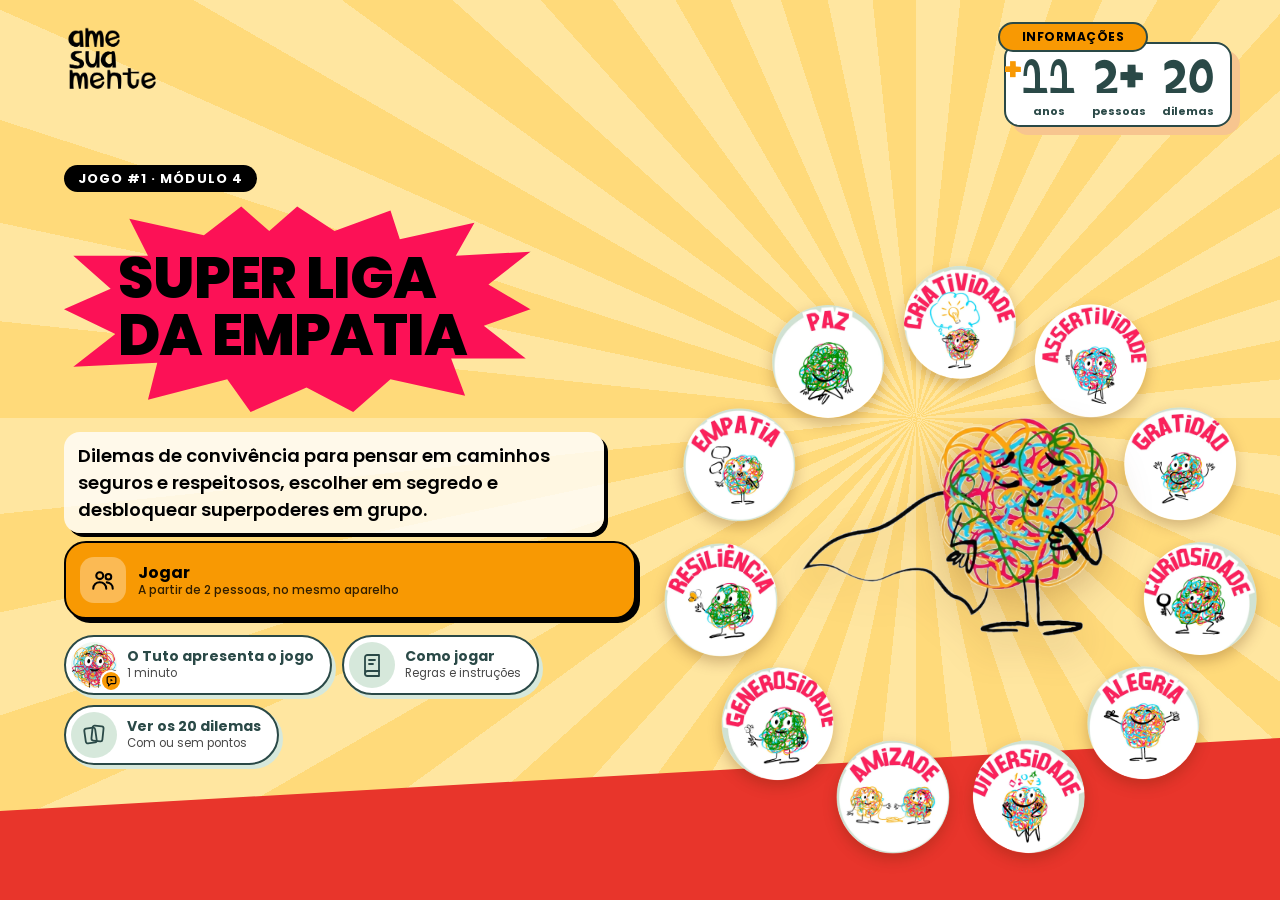
==== commit b538b77d: "Segurança e LGPD: CSP, fonte e Firebase locais, nomes só na sessão - Política de segurança de conteú" ====
--- a/super-liga-da-empatia/index.html
+++ b/super-liga-da-empatia/index.html
@@ -3,15 +3,14 @@
 <head>
   <meta charset="utf-8">
   <meta name="viewport" content="width=device-width, initial-scale=1, viewport-fit=cover">
+  <meta http-equiv="Content-Security-Policy" content="default-src 'self'; script-src 'self'; style-src 'self' 'unsafe-inline'; img-src 'self' data: blob:; font-src 'self' data:; media-src 'self' data: blob:; connect-src 'self'; frame-src 'none'; worker-src 'self'; object-src 'none'; base-uri 'self'; form-action 'self'">
+  <meta name="referrer" content="same-origin">
   <title>Super Liga da Empatia · ame sua mente</title>
   <meta name="description" content="Jogo #1 do Módulo 4 do ame sua mente na escola: dilemas de convivência, escolhas em segredo e superpoderes desbloqueados em grupo. A partir de 2 pessoas.">
   <meta name="theme-color" content="#F89903">
   <link rel="icon" href="assets/img/logo-preto.webp">
-  <link rel="preconnect" href="https://fonts.googleapis.com">
-  <link rel="preconnect" href="https://fonts.gstatic.com" crossorigin>
-  <link href="https://fonts.googleapis.com/css2?family=Poppins:ital,wght@0,400;0,500;0,600;0,700;0,800;1,400&display=swap" rel="stylesheet">
+  <link rel="stylesheet" href="css/fontes.css">
   <link rel="stylesheet" href="css/style.css">
-  <link rel="stylesheet" href="css/mesa.css">
 </head>
 <body>
   <!-- Tela inicial -->
@@ -19,6 +18,7 @@
     <div class="raios" aria-hidden="true"></div>
     <img class="home-logo" src="assets/img/logo-preto.webp" alt="ame sua mente" width="120" height="87">
     <div class="home-inner">
+      <div class="home-kicker">Jogo #1 · Módulo 4</div>
       <h1 class="explosao"><span>Super Liga</span><span>da Empatia</span></h1>
       <p class="home-lead">Dilemas de convivência para pensar em caminhos seguros e respeitosos, escolher em segredo e desbloquear superpoderes em grupo.</p>
       <div class="home-cta">
@@ -26,10 +26,6 @@
           <span class="btn-ico"><svg viewBox="0 0 24 24"><circle cx="9" cy="8" r="3.2"/><path d="M3 20c0-3.6 2.7-6 6-6s6 2.4 6 6"/><circle cx="17" cy="9" r="2.6"/><path d="M15.5 14.2c3 .2 5.5 2.4 5.5 5.8"/></svg></span>
           <span><b>Jogar</b><small>A partir de 2 pessoas, no mesmo aparelho</small></span>
         </button>
-        <button class="btn btn-light" data-action="galeria">
-          <span class="btn-ico"><svg viewBox="0 0 24 24"><rect x="3" y="5" width="11" height="15" rx="2" transform="rotate(-8 8.5 12.5)"/><rect x="10" y="3" width="11" height="15" rx="2" transform="rotate(6 15.5 10.5)"/></svg></span>
-          <span><b>Ver os 20 dilemas</b><small>Leia as cartas</small></span>
-        </button>
       </div>
       <div class="home-links">
         <button class="intro-btn" data-action="intro">
@@ -40,14 +36,18 @@
           <span class="intro-av rules-av"><svg viewBox="0 0 24 24"><path d="M5 4.5A2.5 2.5 0 0 1 7.5 2H19v16H7.5A2.5 2.5 0 0 0 5 20.5v-16Z"/><path d="M5 20.5A2.5 2.5 0 0 0 7.5 23H19v-5"/><path d="M9 7h6M9 11h4"/></svg></span>
           <span><b>Como jogar</b><small>Regras e instruções</small></span>
         </button>
+        <button class="intro-btn" data-action="galeria">
+          <span class="intro-av rules-av"><svg viewBox="0 0 24 24"><rect x="3" y="5" width="11" height="15" rx="2" transform="rotate(-8 8.5 12.5)"/><rect x="10" y="3" width="11" height="15" rx="2" transform="rotate(6 15.5 10.5)"/></svg></span>
+          <span><b>Ver os 20 dilemas</b><small>Com ou sem pontos</small></span>
+        </button>
       </div>
     </div>
     <div class="home-info" aria-label="informações">
       <div class="info-pill">Informações</div>
       <div class="info-body">
-        <div class="info-item"><b><span class="plus">+</span>11</b><small>anos</small></div>
-        <div class="info-item"><b>2+</b><small>pessoas</small></div>
-        <div class="info-item"><b>20</b><small>dilemas</small></div>
+        <div class="info-age"><span class="plus">+</span>11<small>anos</small></div>
+        <div class="info-age">2+<small>pessoas</small></div>
+        <div class="info-age">20<small>dilemas</small></div>
       </div>
     </div>
     <div class="home-hero" aria-hidden="true">
@@ -85,22 +85,14 @@
       </div>
     </header>
 
-    <main class="mesa" id="mesa">
-      <button class="monte" id="monte" type="button" aria-label="Monte de cartas: tocar para puxar uma carta">
-        <span class="pilha"></span><b>Cartas</b><small id="monteN"></small>
-      </button>
-      <section class="tabuleiro" id="liga" aria-label="Tabuleiro da liga">
-        <div class="cab" id="ligaCab"></div>
-        <div class="grade" id="grade"></div>
-      </section>
-      <div class="lidas" id="lidas" aria-label="Cartas lidas">
-        <span class="pilha"></span><b>Lidas</b><small id="lidasN"></small>
-      </div>
-      <div class="palco" id="palco">
-        <div class="mesa-carta"><article class="carta" id="carta" aria-live="polite"></article></div>
+    <main class="mesa">
+      <div class="mesa-carta">
+        <article class="carta" id="carta" aria-live="polite"></article>
         <div class="apoio" id="apoio"></div>
       </div>
+      <aside class="liga" id="liga" aria-label="Liga"></aside>
     </main>
+
     <div class="step" id="step" role="status" aria-live="polite"></div>
   </section>
 
@@ -148,6 +140,7 @@
       <div class="field">
         <span>Nomes (só o primeiro nome, se quiserem)</span>
         <div class="names-list" id="namesList"></div>
+        <small class="aviso-nomes">Os nomes ficam só neste aparelho e são apagados quando o navegador é fechado.</small>
       </div>
       <div class="field">
         <span>Quantas cartas? Para uma partida breve, de 4 a 6</span>
@@ -196,6 +189,7 @@
           <ul>
             <li><b>Cooperativo (padrão):</b> o grupo soma os pontos de cada rodada num marcador comum e desbloqueia os superpoderes para todos. A meta é chegar a 60 pontos ou completar as cartas escolhidas. Bom para turmas, grupos novos, conversas sensíveis e atividades de convivência.</li>
             <li><b>Competitivo (opcional):</b> cada pessoa registra os próprios pontos. Pode haver empate e mais de uma pessoa vencedora. Ninguém é eliminado, e ninguém comenta escolhas pessoais como prova de caráter.</li>
+            <li><b>Sem pontuação (conversa):</b> só as cartas sem pontos; cada pessoa pode escolher, explicar, passar ou apenas ouvir. Bom para acolhimento, temas delicados ou pouco tempo.</li>
           </ul>
           <p class="note"><b>Importante:</b> a pontuação mede apenas as escolhas previstas nesta dinâmica. Não mede caráter, empatia real nem valor pessoal.</p>
         </article>
@@ -239,50 +233,7 @@
   <div id="toast" class="toast" role="status" aria-live="polite"></div>
   <canvas id="confetti" aria-hidden="true"></canvas>
 
-  <script>
-  /* celular em pé: os ícones da barra viram um menu (3 barras) com o nome de cada ação (como no Tuto e a jornada) */
-  (function () {
-    var tb = document.getElementById("topbar"), m = document.getElementById("topActions");
-    var b = document.getElementById("menuBtn");
-    if (!b || !m) return;
-    var ultimo = 0;
-    function fechar() { document.body.classList.remove("menu-aberto"); if (b) b.setAttribute("aria-expanded", "false"); }
-    function alternar() { var a = document.body.classList.toggle("menu-aberto"); b.setAttribute("aria-expanded", String(a)); }
-    function ligar() {
-      b.addEventListener("pointerup", function (e) { if (e.pointerType === "mouse") return; ultimo = Date.now(); e.stopPropagation(); alternar(); });
-      b.addEventListener("click", function (e) { e.stopPropagation(); if (Date.now() - ultimo < 700) return; alternar(); });
-    }
-    ligar();
-    document.addEventListener("click", function (e) {
-      if (b.contains(e.target)) return;
-      if (!m.contains(e.target)) fechar(); else if (e.target.closest(".icon-btn")) setTimeout(fechar, 0);
-    });
-    function renovar() {
-      var aberto = document.body.classList.contains("menu-aberto");
-      var novo = b.cloneNode(true);
-      b.parentNode.replaceChild(novo, b);
-      b = novo; ligar();
-      b.setAttribute("aria-expanded", String(aberto));
-      if (tb) { tb.style.transform = "translateZ(0)"; void tb.offsetHeight; setTimeout(function () { tb.style.transform = ""; }, 60); }
-    }
-    var larg = window.innerWidth;
-    function compacto() {
-      var c = window.innerWidth <= 640 && window.innerHeight > window.innerWidth;
-      document.body.classList.toggle("menu-compacto", c);
-      if (!c) fechar();
-    }
-    function girou() {
-      var mudou = window.innerWidth !== larg;
-      if (mudou) { larg = window.innerWidth; fechar(); }
-      compacto();
-      if (mudou) renovar();
-    }
-    compacto();
-    window.addEventListener("resize", girou);
-    window.addEventListener("orientationchange", function () { setTimeout(girou, 120); setTimeout(girou, 600); setTimeout(renovar, 700); });
-    if (window.matchMedia) { var mq = window.matchMedia("(orientation: portrait)"); (mq.addEventListener ? mq.addEventListener("change", function () { setTimeout(girou, 100); }) : mq.addListener(function () { setTimeout(girou, 100); })); }
-  })();
-  </script>
+  <script src="js/menu-celular.js"></script>
   <script type="module" src="js/main.js"></script>
 </body>
 </html>
--- a/super-liga-da-empatia/css/fontes.css
+++ b/super-liga-da-empatia/css/fontes.css
@@ -0,0 +1,52 @@
+/* Poppins servida pelo próprio jogo (antes vinha do Google Fonts).
+   Fonte: pacote @fontsource/poppins 5.1.0, subconjunto latino (cobre o português). Licença: SIL OFL 1.1
+   (assets/fontes/poppins/OFL.txt). Gerado por ferramentas/seguranca/aplicar-protecoes.js. */
+@font-face {
+  font-family: 'Poppins';
+  font-style: normal;
+  font-weight: 400;
+  font-display: swap;
+  src: url('../assets/fontes/poppins/poppins-latin-400-normal.woff2') format('woff2');
+}
+@font-face {
+  font-family: 'Poppins';
+  font-style: normal;
+  font-weight: 500;
+  font-display: swap;
+  src: url('../assets/fontes/poppins/poppins-latin-500-normal.woff2') format('woff2');
+}
+@font-face {
+  font-family: 'Poppins';
+  font-style: normal;
+  font-weight: 600;
+  font-display: swap;
+  src: url('../assets/fontes/poppins/poppins-latin-600-normal.woff2') format('woff2');
+}
+@font-face {
+  font-family: 'Poppins';
+  font-style: normal;
+  font-weight: 700;
+  font-display: swap;
+  src: url('../assets/fontes/poppins/poppins-latin-700-normal.woff2') format('woff2');
+}
+@font-face {
+  font-family: 'Poppins';
+  font-style: normal;
+  font-weight: 800;
+  font-display: swap;
+  src: url('../assets/fontes/poppins/poppins-latin-800-normal.woff2') format('woff2');
+}
+@font-face {
+  font-family: 'Poppins';
+  font-style: italic;
+  font-weight: 400;
+  font-display: swap;
+  src: url('../assets/fontes/poppins/poppins-latin-400-italic.woff2') format('woff2');
+}
+@font-face {
+  font-family: 'Poppins';
+  font-style: italic;
+  font-weight: 700;
+  font-display: swap;
+  src: url('../assets/fontes/poppins/poppins-latin-700-italic.woff2') format('woff2');
+}
--- a/super-liga-da-empatia/css/style.css
+++ b/super-liga-da-empatia/css/style.css
@@ -270,7 +270,7 @@
   .names-list { grid-template-columns: 1fr; }
 }
 @media (max-width: 640px) {
-  .home-info { }
+  .home-info { transform: scale(.78); transform-origin: top right; }
 }
 @media (prefers-reduced-motion: reduce) {
   *, *::before, *::after { animation-duration: .01ms !important; animation-iteration-count: 1 !important; transition-duration: .01ms !important; }
@@ -390,7 +390,7 @@
 .ibtn.mute { margin-left: 4px; background: transparent; }
 .ibtn[hidden] { display: none; }
 .ibtn.mute .i-off { display: none; }
-.ibtn.mute[aria-pressed="true"] { color: var(--verde-escuro); background: var(--lilas-claro); }
+.ibtn.mute[aria-pressed="true"] { color: #b3402d; background: #fdecea; }
 .ibtn.mute[aria-pressed="true"] .i-on { display: none; }
 .ibtn.mute[aria-pressed="true"] .i-off { display: inline; }
 
@@ -432,21 +432,21 @@
    Super Liga da Empatia — peças próprias (estilo HQ do material impresso)
    Texto preto sobre amarelo, laranja e rosa; branco só sobre verde escuro.
    ========================================================== */
-:root { --rosa-hq: #E3C5EA; --vermelho-hq: #E3C5EA; --amarelo-hq: #FFC20E; }   /* lilás da marca (explosões) e verde escuro (faixa de baixo), no lugar do rosa/vermelho do material impresso */
+:root { --rosa-hq: #FC1156; --vermelho-hq: #E8352B; --amarelo-hq: #FFC20E; }
 
 /* botões simples (apresentação do Tuto) */
 .pbtn { display: inline-flex; align-items: center; justify-content: center; padding: 12px 22px; border-radius: 999px; font-weight: 600; background: var(--verde-reb); color: var(--verde-escuro); }
 .pbtn.primary { background: var(--amarelo); color: var(--preto); }
 
 /* ---------- tela inicial ---------- */
-#home { background: var(--amarelo-hq); --hs: min(44vw, 64vh); --hr: clamp(0px, 3vw, 60px); --hb: 6%; }
+#home { background: var(--amarelo-hq); }
 .raios {
-  position: absolute; inset: 0; z-index: 0;
+  position: absolute; inset: -40%; z-index: 0;
   /* padrão ESTÁTICO e de baixo contraste: o fundo girando (e as listras fortes) podia causar vertigem e incomodar quem tem sensibilidade visual */
-  background: repeating-conic-gradient(from 0deg at calc(100% - var(--hr) - var(--hs) / 2) calc(100% - var(--hb) - var(--hs) / 2), #FFE6A0 0deg 6deg, #FFDA7A 6deg 12deg);
+  background: repeating-conic-gradient(from 0deg at 62% 48%, #FFE6A0 0deg 6deg, #FFDA7A 6deg 12deg);
 }
 #home::after { content: ""; position: absolute; inset: auto 0 0 0; height: 18%; background: var(--vermelho-hq); clip-path: polygon(0 45%, 100% 0, 100% 100%, 0 100%); z-index: 1; }
-.home-logo { position: absolute; z-index: 4; top: 22px; left: clamp(16px, 4vw, 48px); width: 104px; height: auto; }   /* mesmo tamanho da logo do "cuidar da mente" */
+.home-logo { position: absolute; z-index: 4; top: 24px; left: clamp(20px, 5vw, 64px); width: 96px; height: auto; }
 .home-inner {
   position: relative; z-index: 3; height: 100%; display: flex; flex-direction: column; justify-content: safe center;
   padding: 120px clamp(20px, 5vw, 64px) 90px; max-width: 700px;
@@ -454,45 +454,36 @@
 .home-kicker { align-self: flex-start; font-size: 13px; font-weight: 700; letter-spacing: .08em; text-transform: uppercase; background: var(--preto); color: var(--branco); padding: 4px 14px; border-radius: 999px; }
 /* título dentro de uma "explosão" rosa, como na capa do material */
 .explosao {
-  position: relative; isolation: isolate; filter: drop-shadow(6px 6px 0 var(--preto)); margin: 38px 0 10px; align-self: flex-start; padding: 58px 80px 62px; text-align: center;
+  position: relative; margin: 14px 0 6px; align-self: flex-start; padding: 44px 64px 48px 54px;
   font-weight: 800; font-size: clamp(30px, min(5vw, 7vh), 58px); line-height: .98; letter-spacing: -.02em; color: var(--preto); text-transform: uppercase;
 }
 .explosao::before {
   content: ""; position: absolute; inset: 0; z-index: -1; background: var(--rosa-hq);
   clip-path: polygon(50% 0, 58% 12%, 70% 2%, 72% 16%, 88% 8%, 84% 24%, 100% 22%, 91% 38%, 100% 50%, 90% 58%, 99% 74%, 83% 74%, 86% 92%, 70% 84%, 62% 100%, 52% 88%, 40% 100%, 35% 84%, 18% 94%, 20% 76%, 2% 78%, 11% 62%, 0 50%, 10% 40%, 2% 24%, 18% 24%, 14% 6%, 30% 14%, 38% 0, 44% 12%);
+  filter: drop-shadow(6px 6px 0 var(--preto));
 }
 .explosao span { display: block; position: relative; }
-.home-lead { margin: 14px 0 8px; font-size: clamp(15px, 1.5vw, 18px); font-weight: 600; color: var(--preto); max-width: 30em; }
+.home-lead { margin: 14px 0 8px; font-size: clamp(15px, 1.5vw, 18px); font-weight: 600; color: var(--preto); max-width: 30em; background: rgba(255, 255, 255, .78); padding: 10px 14px; border-radius: 16px; box-shadow: 4px 4px 0 var(--preto); }
 .home-seguro { margin: 8px 0 18px; max-width: 34em; font-size: 13px; font-weight: 500; color: var(--preto); }
-.home-cta { display: flex; gap: 14px; flex-wrap: wrap; max-width: 640px; }
-.home-cta .btn { flex: none; }
+.home-cta { display: flex; gap: 12px; flex-wrap: wrap; max-width: 620px; }
+.home-cta .btn { flex: 1 1 0; min-width: 0; border: 2px solid var(--preto); box-shadow: 4px 4px 0 var(--preto); }
+.home-cta .btn b { font-size: 16px; }
+.home-cta .btn small { font-size: 12px; line-height: 1.3; }
 .home-links { display: flex; gap: 10px; flex-wrap: wrap; margin-top: 16px; }
 .home-info { position: absolute; z-index: 4; right: clamp(16px, 4vw, 48px); top: 22px; }
 .info-body { gap: 16px; }
 .info-age .plus.mais { position: static; font-size: 30px; margin-left: 2px; }
 .info-body .info-age { flex-direction: column; }
-.home-hero { position: absolute; z-index: 2; right: var(--hr); bottom: var(--hb); width: var(--hs); aspect-ratio: 1; pointer-events: none; }
-.hero-tuto { position: absolute; left: 50%; top: 50%; width: 56%; height: auto; animation: voar 4s ease-in-out infinite; filter: drop-shadow(0 14px 18px rgba(80, 30, 0, .3)); }
-@keyframes voar { 0%, 100% { transform: translate(-50%, -50%); } 50% { transform: translate(-50%, calc(-50% - 14px)) rotate(-2deg); } }
+.home-hero { position: absolute; z-index: 2; right: clamp(0px, 3vw, 60px); bottom: 6%; width: min(44vw, 64vh); aspect-ratio: 1; pointer-events: none; }
+.hero-tuto { position: absolute; left: 22%; top: 24%; width: 56%; height: auto; animation: voar 4s ease-in-out infinite; filter: drop-shadow(0 14px 18px rgba(80, 30, 0, .3)); }
+@keyframes voar { 50% { transform: translateY(-14px) rotate(-2deg); } }
 .home-poderes { position: absolute; inset: 0; }
 .home-poderes img { position: absolute; width: 20%; left: calc(50% - 10%); top: calc(50% - 10%); border-radius: 50%; box-shadow: 0 6px 14px rgba(80, 30, 0, .25);
   transform: rotate(calc(var(--i) * 32.7deg)) translateY(-215%) rotate(calc(var(--i) * -32.7deg)); }
 
-/* botões, links e quadro de informações no formato do "cuidar da mente" (fundo e título continuam os da Super Liga) */
-.home-cta .btn { border: 0; box-shadow: 0 10px 26px rgba(42, 73, 71, .14); padding: 14px 22px 14px 14px; border-radius: 20px; text-align: left; }
-.home-cta .btn-primary { color: var(--preto); box-shadow: 0 10px 26px rgba(200, 120, 0, .32); }
-.home-cta .btn:hover:not(:disabled) { transform: translateY(-3px); }
-.home-links { margin-top: 24px; gap: 14px; }
-.home-info { right: clamp(40px, 9vw, 150px); top: 16px; }
-.info-pill { font-size: 12.5px; padding: 4px 18px; margin-left: -4px; border-width: 2px; }
-.info-body { margin-top: -10px; display: flex; gap: 18px; align-items: stretch; padding: 16px 18px 10px; border-width: 2px; border-radius: 18px; box-shadow: 9px 9px 0 var(--amarelo-reb); }
-.info-item { text-align: center; }
-.info-item b { display: block; font-size: 34px; font-weight: 700; line-height: 1; color: var(--verde-escuro); }
-.info-item .plus { color: var(--amarelo); font-size: 26px; vertical-align: top; }
-.info-item small { font-size: 12.5px; margin-top: 4px; display: block; font-weight: 700; color: var(--verde-escuro); }
 /* ---------- mesa ---------- */
-#game { background: var(--offwhite) radial-gradient(rgba(248, 153, 3, .13) 1.2px, transparent 1.3px) 0 0 / 14px 14px; }
-#topbar { background: var(--offwhite); border-bottom: 4px solid var(--amarelo); }
+#game { background: var(--offwhite) radial-gradient(rgba(252, 17, 86, .09) 1.2px, transparent 1.3px) 0 0 / 14px 14px; }
+#topbar { background: var(--offwhite); border-bottom: 4px solid var(--rosa-hq); }
 .brand img { width: 74px; }
 .mesa {
   display: grid; grid-template-columns: minmax(0, 1fr) 320px; gap: 22px; align-items: start;
@@ -503,11 +494,10 @@
 
 /* a carta: branca com faixa rosa, como as cartas-dilema do material */
 .carta {
-  position: relative; background: var(--branco); border: 0; border-radius: 24px; padding: 0 22px 22px;
-  box-shadow: 0 12px 32px rgba(42, 73, 71, .12), 0 4px 8px rgba(42, 73, 71, .06); overflow: hidden;
-  width: min(100%, 600px); justify-self: center;
-}
-.carta-cab { display: flex; align-items: baseline; gap: 12px; flex-wrap: wrap; margin: 0 -22px 14px; padding: 12px 22px; background: var(--amarelo); color: var(--preto); }
+  position: relative; background: var(--branco); border: 3px solid var(--preto); border-radius: 24px; padding: 0 22px 22px;
+  box-shadow: 8px 8px 0 var(--rosa-hq); overflow: hidden;
+}
+.carta-cab { display: flex; align-items: baseline; gap: 12px; flex-wrap: wrap; margin: 0 -22px 14px; padding: 12px 22px; background: var(--rosa-hq); color: var(--preto); border-bottom: 3px solid var(--preto); }
 .carta-n { font-weight: 800; font-size: 13px; letter-spacing: .08em; text-transform: uppercase; }
 .carta-n b { font-family: var(--font-display); font-weight: 400; font-size: 28px; letter-spacing: 0; line-height: 1; vertical-align: -3px; }
 .carta-tema { font-weight: 700; font-size: 14px; letter-spacing: .02em; }
@@ -516,14 +506,14 @@
 .alts { list-style: none; margin: 0; padding: 0; display: grid; gap: 8px; }
 .alt { display: grid; grid-template-columns: 36px minmax(0, 1fr) auto; align-items: center; gap: 12px; padding: 10px 12px; border-radius: 16px; background: var(--verde-fundo); }
 .alt.rev { grid-template-columns: 36px minmax(0, 1fr) auto auto; }
-.alt-l { width: 36px; height: 36px; border-radius: 50%; display: grid; place-items: center; font-weight: 800; background: var(--amarelo); color: var(--preto); }
+.alt-l { width: 36px; height: 36px; border-radius: 50%; display: grid; place-items: center; font-weight: 800; background: var(--amarelo); color: var(--preto); border: 2px solid var(--preto); }
 .alt-t { font-size: 15px; line-height: 1.4; }
 .alt-p { display: grid; place-items: center; min-width: 54px; padding: 4px 8px; border-radius: 12px; background: var(--verde-escuro); color: var(--branco); font-family: var(--font-display); font-size: 24px; line-height: 1; animation: pop .45s var(--ease-back) both; }
 .alt-p small { font-family: var(--font); font-size: 10px; letter-spacing: .04em; }
 .alt-quem { display: flex; align-items: center; gap: 2px; font-size: 12.5px; color: var(--ink-2); white-space: nowrap; }
 .alt-quem b { color: var(--preto); font-size: 15px; margin-right: 2px; }
 @keyframes pop { from { transform: scale(.6); opacity: 0; } }
-.carta.mini { box-shadow: 0 4px 12px rgba(42, 73, 71, .08), 0 2px 4px rgba(42, 73, 71, .06); width: auto; border-radius: 18px; padding: 0 14px 14px; }
+.carta.mini { box-shadow: 5px 5px 0 var(--rosa-hq); border-radius: 18px; padding: 0 14px 14px; }
 .carta.mini .carta-cab { margin: 0 -14px 10px; padding: 8px 14px; }
 .carta.mini .carta-n b { font-size: 20px; }
 .carta.mini .carta-dilema { font-size: 15px; padding-right: 0; margin-bottom: 10px; }
@@ -561,19 +551,19 @@
 .meta.bump b { animation: bump .6s var(--ease-back); }
 @keyframes bump { 40% { transform: scale(1.3); } }
 .barra { height: 12px; border-radius: 99px; background: var(--verde-reb); overflow: hidden; }
-.barra i { display: block; height: 100%; border-radius: 99px; background: var(--amarelo); transition: width .6s var(--ease); }
+.barra i { display: block; height: 100%; border-radius: 99px; background: var(--rosa-hq); transition: width .6s var(--ease); }
 .cartela { display: grid; grid-template-columns: repeat(10, 1fr); gap: 3px; }
 .cartela i { aspect-ratio: 1; border-radius: 4px; background: var(--verde-fundo); box-shadow: inset 0 0 0 1px rgba(0, 0, 0, .1); }
-.cartela i.marco { box-shadow: inset 0 0 0 2px var(--amarelo); }
+.cartela i.marco { box-shadow: inset 0 0 0 2px var(--rosa-hq); }
 .cartela i.on { background: var(--amarelo); }
 .cartela i.fim { background: var(--preto); }
-.cartela i.fim.on { background: var(--amarelo); }
+.cartela i.fim.on { background: var(--rosa-hq); }
 .poderes { list-style: none; margin: 0; padding: 0; display: grid; grid-template-columns: repeat(4, 1fr); gap: 6px; }
 .poderes li { position: relative; text-align: center; }
 .poderes img { width: 100%; aspect-ratio: 1; border-radius: 50%; filter: grayscale(1) opacity(.35); transition: filter .5s; }
 .poderes li.on img { filter: none; animation: pop .6s var(--ease-back); }
 .poderes small { position: absolute; right: -2px; bottom: -2px; background: var(--preto); color: var(--branco); font-size: 10px; font-weight: 700; border-radius: 99px; padding: 1px 5px; }
-.poderes li.on small { background: var(--amarelo); color: var(--preto); }
+.poderes li.on small { background: var(--rosa-hq); color: var(--preto); }
 .poderes.peq { grid-template-columns: repeat(auto-fit, minmax(60px, 1fr)); margin: 10px 0; }
 .jogs { list-style: none; margin: 0; padding: 0; display: grid; gap: 6px; }
 .jogs li { display: flex; align-items: center; gap: 10px; padding: 5px 10px 5px 5px; border-radius: 14px; }
@@ -648,12 +638,11 @@
 @media (max-width: 1000px) {
   .mesa { grid-template-columns: minmax(0, 1fr); }
   .poderes { grid-template-columns: repeat(6, 1fr); }
-  #home { --hs: min(52vw, 46vh); }
-  .home-hero { opacity: .95; }
+  .home-hero { width: min(52vw, 46vh); opacity: .95; }
 }
 @media (max-width: 760px) {
   .mesa { padding: 12px 12px 190px; gap: 14px; }
-  .carta { padding: 0 14px 14px; border-radius: 20px; box-shadow: var(--shadow); }
+  .carta { padding: 0 14px 14px; border-radius: 20px; box-shadow: 5px 5px 0 var(--rosa-hq); }
   .carta-cab { margin: 0 -14px 10px; padding: 10px 14px; }
   .carta-dilema { font-size: 17px; padding-right: 0; }
   .carta-tuto { display: none; }
@@ -672,29 +661,28 @@
 }
 @media (max-width: 640px) {
   .home-inner { justify-content: flex-start; padding: 104px 18px 90px; }
-  .home-logo { width: 84px; top: 14px; left: 16px; }
-  .home-info { right: 10px; top: 14px; }
-  .explosao { padding: 42px 58px 46px; font-size: 30px; }
+  .home-logo { width: 74px; top: 20px; left: 18px; }
+  .home-info { transform: scale(.74); transform-origin: top right; right: 10px; top: 14px; }
+  .explosao { padding: 32px 44px 36px 36px; font-size: 30px; }
   .home-cta { flex-direction: column; }
   .home-cta .btn { flex: none; }
-  #home { --hs: 62vw; --hr: -8vw; --hb: 2%; }
-  .home-hero { opacity: .9; }
+  .home-hero { width: 62vw; right: -8vw; bottom: 2%; opacity: .9; }
   .home-poderes { display: none; }
 }
 @media (max-height: 760px) and (min-width: 641px) {
   .home-inner { padding-top: 100px; padding-bottom: 70px; }
   .home-lead { font-size: 15px; }
-  .explosao { padding: 46px 70px 50px; }
-}
-@media (prefers-reduced-motion: reduce) { .hero-tuto { animation: none; transform: translate(-50%, -50%); } }
+  .explosao { padding: 34px 54px 38px 44px; }
+}
+@media (prefers-reduced-motion: reduce) { .hero-tuto { animation: none; } }
 
 /* telas baixas (celular em pé, ou janela pequena): a capa fica compacta para caber toda, sem rolagem */
 @media (max-width: 640px), (max-height: 860px) {
   #home { overflow: hidden; }
   .home-inner { justify-content: flex-start; padding-top: 96px; padding-bottom: 40px; }
-  .explosao { font-size: 26px; padding: 32px 46px 34px; margin: 26px 0 8px; }
+  .explosao { font-size: 26px; padding: 22px 34px 24px 30px; margin: 10px 0 4px; }
   .home-kicker { font-size: 11px; padding: 3px 11px; }
-  .home-lead { font-size: 14px; margin: 10px 0 14px; line-height: 1.4; }
+  .home-lead { font-size: 14px; margin: 10px 0 14px; padding: 8px 12px; line-height: 1.4; }
   .home-cta { gap: 8px; }
   .home-cta .btn { padding: 9px 14px 9px 9px; }
   .home-cta .btn-ico { width: 36px; height: 36px; }
@@ -705,7 +693,8 @@
   .home-links .intro-av { width: 36px; height: 36px; }
   .home-links .intro-btn b { font-size: 13px; }
   .home-links .intro-btn small { font-size: 11px; }
-  .home-info { top: 14px; right: clamp(24px, 6vw, 110px); }
+  .home-logo { width: 64px; top: 16px; }
+  .home-info { transform: scale(.72); transform-origin: top right; top: 10px; right: 8px; }
 }
 
 /* botão X (fechar) das janelas sempre visível: acompanha a rolagem da janela (antes rolava junto com o conteúdo e sumia).
@@ -714,133 +703,9 @@
 
 @media (max-height: 700px) {
   .home-lead { display: none; }
-  .explosao { font-size: 22px; padding: 24px 38px 26px; }
+  .explosao { font-size: 22px; padding: 16px 28px 18px 24px; }
   .home-links { margin-top: 8px; }
 }
 
-/* avatar com foto (crianças-heróis) no lugar da inicial */
-.av.foto { background: #fff center / cover no-repeat; color: transparent; font-size: 0; }
-
-/* ---------- carta no formato das cartas do "cuidar da mente" (retrato 1 : 1,6) e painel de etapa embaixo dela, sem cobrir nada ---------- */
-.mesa { padding-bottom: 32px; }
-.carta { container-type: inline-size; width: min(100%, 420px); aspect-ratio: 1 / 1.6; display: flex; flex-direction: column; padding: 0 20px 20px; border-radius: 24px; }
-.carta-cab { margin: 0 -20px 3cqw; }
-.carta-dilema { font-size: 5cqw; padding-right: 23cqw; margin: 0 0 3cqw; }
-.carta-tuto { width: 22cqw; right: 3cqw; top: 14cqw; }
-.carta .alts { flex: 1; align-content: stretch; grid-auto-rows: 1fr; gap: 2.5cqw; margin-bottom: 0; }
-.carta .alt { padding: 2cqw 3cqw; border-radius: 4cqw; gap: 3cqw; grid-template-columns: 8.5cqw minmax(0, 1fr) auto; }
-.carta .alt-l { width: 8.5cqw; height: 8.5cqw; min-width: 28px; min-height: 28px; font-size: 3.8cqw; }
-.carta .alt-t { font-size: max(10.5px, 3.7cqw); line-height: 1.35; }
-.carta.mini { container-type: normal; width: auto; aspect-ratio: auto; display: block; padding: 0 14px 14px; }
-.carta.mini .carta-cab { margin: 0 -14px 10px; }
-.carta.mini .carta-dilema { font-size: 15px; padding-right: 0; margin-bottom: 10px; }
-.carta.mini .alts { gap: 6px; grid-auto-rows: auto; }
-.carta.mini .alt { padding: 6px 8px; gap: 8px; border-radius: 12px; grid-template-columns: 28px minmax(0, 1fr) auto; }
-.carta.mini .alt-l { width: 28px; height: 28px; font-size: 13px; }
-.carta.mini .alt-t { font-size: 13px; }
-.step { position: static; transform: none; left: auto; bottom: auto; width: min(100%, 420px); justify-self: center; flex-wrap: wrap; padding: 14px 16px; z-index: auto; }
-.step-txt { flex: 1 1 180px; }
-.step-btns { display: flex; gap: 8px; flex-wrap: wrap; width: 100%; }
-.step-btns .btn { flex: 1 1 auto; padding: 12px 16px; }
-
-/* ---------- tudo na tela sem rolar: carta dimensionada pela altura da janela; marcador da liga esticado ---------- */
-.mesa-carta { --cardw: min(100%, 420px, max(260px, calc((100dvh - 330px) / 1.6))); perspective: 1400px; }
-.carta { width: var(--cardw); }
-.step { width: var(--cardw); min-width: min(100%, 300px); }
-.mesa { padding-top: 12px; }
-.cartela { grid-template-columns: repeat(20, 1fr); gap: 2px; }
-.cartela i { border-radius: 3px; }
-.poderes { grid-template-columns: repeat(6, 1fr); gap: 4px; }
-.poderes small { font-size: 9px; padding: 0 4px; }
-.liga { gap: 8px; padding: 14px; }
-/* a carta chega virada para baixo e vira, como no "cuidar da mente" */
-.carta-verso { display: none; position: absolute; inset: 0; z-index: 6; pointer-events: none; background: var(--amarelo); border-radius: inherit; place-content: center; justify-items: center; text-align: center; gap: 3cqw; color: var(--preto); }
-.carta-verso img { width: 34cqw; height: auto; }
-.carta-verso b { font-size: 6cqw; font-weight: 700; }
-.carta-verso span { font-size: 3.4cqw; font-weight: 600; letter-spacing: .08em; text-transform: uppercase; }
-.carta.vindo { animation: cartaVem 1.1s cubic-bezier(.4, .05, .25, 1) both; }
-.carta.vindo .carta-verso { display: grid; animation: versoSome 1.1s linear both; }
-@keyframes cartaVem {
-  0% { transform: translateY(70px) scale(.88) rotateY(0); opacity: 0; }
-  15% { opacity: 1; }
-  45% { transform: translateY(24px) scale(.96) rotateY(90deg); }
-  45.01% { transform: translateY(24px) scale(.96) rotateY(-90deg); }
-  100% { transform: none; }
-}
-@keyframes versoSome { 0%, 45% { opacity: 1; visibility: visible; } 45.01%, 100% { opacity: 0; visibility: hidden; } }
-@media (prefers-reduced-motion: reduce) { .carta.vindo, .carta.vindo .carta-verso { animation: none; } .carta-verso { display: none !important; } }
-
-/* ---------- layout final da mesa: carta à esquerda (cabe inteira na janela) e, à direita, painel da etapa + avisos + liga ---------- */
-.lateral { display: grid; gap: 12px; align-content: start; min-width: 0; }
-.lateral .step { width: min(100%, 560px); justify-self: center; }
-@media (min-width: 1001px) {
-  .mesa { height: calc(100dvh - 78px); max-width: 1120px; grid-template-columns: auto minmax(300px, 360px); justify-content: center; gap: 28px; padding: 12px 24px; overflow: hidden; }
-  .mesa-carta { --cardw: min(540px, calc((100dvh - 78px - 28px) / 1.6)); }
-  .carta { width: var(--cardw); }
-  .lateral { max-height: calc(100dvh - 78px - 24px); overflow-y: auto; padding: 4px 8px 4px 4px; scrollbar-width: thin; }
-  .lateral .step { width: 100%; }
-}
-/* painel lateral compacto: etapa, aviso e liga cabem juntos */
-.lateral .step { padding: 10px 12px; gap: 8px 10px; }
-.lateral .step .avatar, .lateral .step .av { width: 36px; height: 36px; }
-.lateral .step-txt b { font-size: 14.5px; }
-.lateral .step-txt span { font-size: 12.5px; line-height: 1.35; }
-.lateral .step-dots { margin-top: 4px; }
-.lateral .step-btns { flex-wrap: nowrap; }
-.lateral .step-btns .btn { flex: 1 1 0; padding: 9px 10px; font-size: 13.5px; }
-.lateral .aviso { padding: 10px 14px; border-radius: 16px; }
-.lateral .aviso p { font-size: 12px; line-height: 1.4; margin-top: 4px; }
-.lateral .conversa { padding: 10px 14px; }
-.lateral .conversa p { font-size: 13px; }
-.lateral .liga { padding: 12px 14px; gap: 6px; }
-.lateral .meta b { font-size: 34px; }
-.lateral .jogs { grid-template-columns: 1fr 1fr; gap: 4px; }
-.lateral .jogs li { padding: 3px 8px 3px 4px; gap: 6px; min-width: 0; }
-.lateral .liga h3 { margin-top: 2px; }
-/* "clip" (e não "hidden") para a carta crescer quando o texto for maior que o formato 1 : 1,6, em vez de cortar as alternativas */
-.carta { overflow: clip; }
-/* duas colunas a partir de 760 px (janelas estreitas de notebook e tablet); só celular em pé fica em uma coluna */
-@media (min-width: 760px) and (max-width: 1000px) {
-  .mesa { height: calc(100dvh - 78px); grid-template-columns: auto minmax(280px, 340px); justify-content: center; gap: 20px; padding: 12px 16px; overflow: hidden; }
-  .mesa-carta { --cardw: min(420px, calc((100dvh - 78px - 28px) / 1.6), calc(100vw - 400px)); }
-  .carta { width: var(--cardw); }
-  .lateral { max-height: calc(100dvh - 78px - 24px); overflow-y: auto; padding: 4px 8px 4px 4px; scrollbar-width: thin; }
-  .lateral .step { width: 100%; }
-}
-/* celular em pé: o painel da etapa fica fixo embaixo, e a página reserva o espaço dele para não cobrir nada */
-@media (max-width: 759px) {
-  .mesa { padding: 10px 12px 200px; }
-  .mesa-carta { --cardw: min(100%, 420px); }
-  .lateral .step { position: fixed; left: 10px; right: 10px; bottom: max(10px, env(safe-area-inset-bottom)); width: auto; z-index: 25; box-shadow: var(--shadow-lg); }
-}
-
-/* verso da carta: arte da capa das cartas-dilema */
-.carta-verso { background: var(--capa) center / cover no-repeat, var(--rosa-hq); }
-/* aviso rápido embaixo da tela (antes ficava em cima da carta); no celular sobe para não ficar atrás do painel da etapa */
-.toast { top: auto; bottom: 24px; max-width: calc(100vw - 32px); text-align: center; transform: translate(-50%, 10px); }
-.toast.show { transform: translate(-50%, 0); }
-@media (max-width: 759px) { .toast { bottom: 150px; } }
-/* verso inteiro, sem cortar a arte (a imagem é um pouco mais larga que a carta) */
-.carta-verso { background: var(--capa) center / 100% 100% no-repeat, var(--rosa-hq); }
-/* a pontuação de cada alternativa não aparece na carta (o marcador da liga continua somando) */
-.carta:not(.mini) .alt-p { display: none; }
-
-/* trilha da liga: avatares como fichas que pulam de casa em casa */
-.trilha { list-style: none; margin: 0 0 8px; padding: 0; display: grid; grid-template-columns: repeat(7, 1fr); gap: 5px 5px; }
-.casa { position: relative; aspect-ratio: 1 / 1.15; border-radius: 10px; background: var(--verde-fundo); box-shadow: inset 0 0 0 1.5px rgba(42, 73, 71, .18); display: grid; place-items: center; }
-.casa .n { position: absolute; left: 4px; top: 2px; font-size: 9px; font-weight: 700; color: var(--ink-2); }
-.casa img { width: 70%; aspect-ratio: 1; border-radius: 50%; filter: grayscale(1) opacity(.4); }
-.casa.on img { filter: none; }
-.casa small { font-size: 9.5px; font-weight: 700; color: var(--verde-escuro); text-transform: uppercase; letter-spacing: .04em; }
-.casa .fim { font-size: 11px; color: var(--preto); }
-.casa.chegada { background: var(--amarelo); box-shadow: inset 0 0 0 1.5px var(--preto); }
-.casa.on:not(.chegada) { background: var(--amarelo-reb); }
-.casa .fichas { position: absolute; left: 0; right: 0; bottom: -8px; display: flex; justify-content: center; z-index: 2; pointer-events: none; }
-.casa .fichas .av { width: 22px; height: 22px; font-size: 10px; margin-left: -9px; box-shadow: 0 0 0 2px var(--branco), 0 2px 4px rgba(0, 0, 0, .3); }
-.casa .fichas .av:first-child { margin-left: 0; }
-.casa .fichas .mais { margin-left: -6px; align-self: center; font-size: 10px; font-weight: 700; background: var(--preto); color: var(--branco); border-radius: 99px; padding: 1px 5px; }
-.av.ficha.pulo { animation: pulo .9s var(--ease-back); }
-@keyframes pulo { 0% { transform: translate(-46px, -22px) scale(1.3); opacity: .4; } 55% { transform: translate(-12px, -26px) scale(1.25); opacity: 1; } 100% { transform: none; } }
-@media (prefers-reduced-motion: reduce) { .av.ficha.pulo { animation: none; } }
-/* celular deitado (baixo): logo menor, como no "cuidar da mente" */
-@media (orientation: landscape) and (max-height: 520px) { .home-logo { width: 68px; top: 8px; } }
+/* aviso de privacidade (LGPD) junto ao campo de nome */
+.aviso-nomes { display: block; margin: 8px 0 0; font-size: .8125rem; line-height: 1.45; font-weight: 400; text-align: inherit; }
